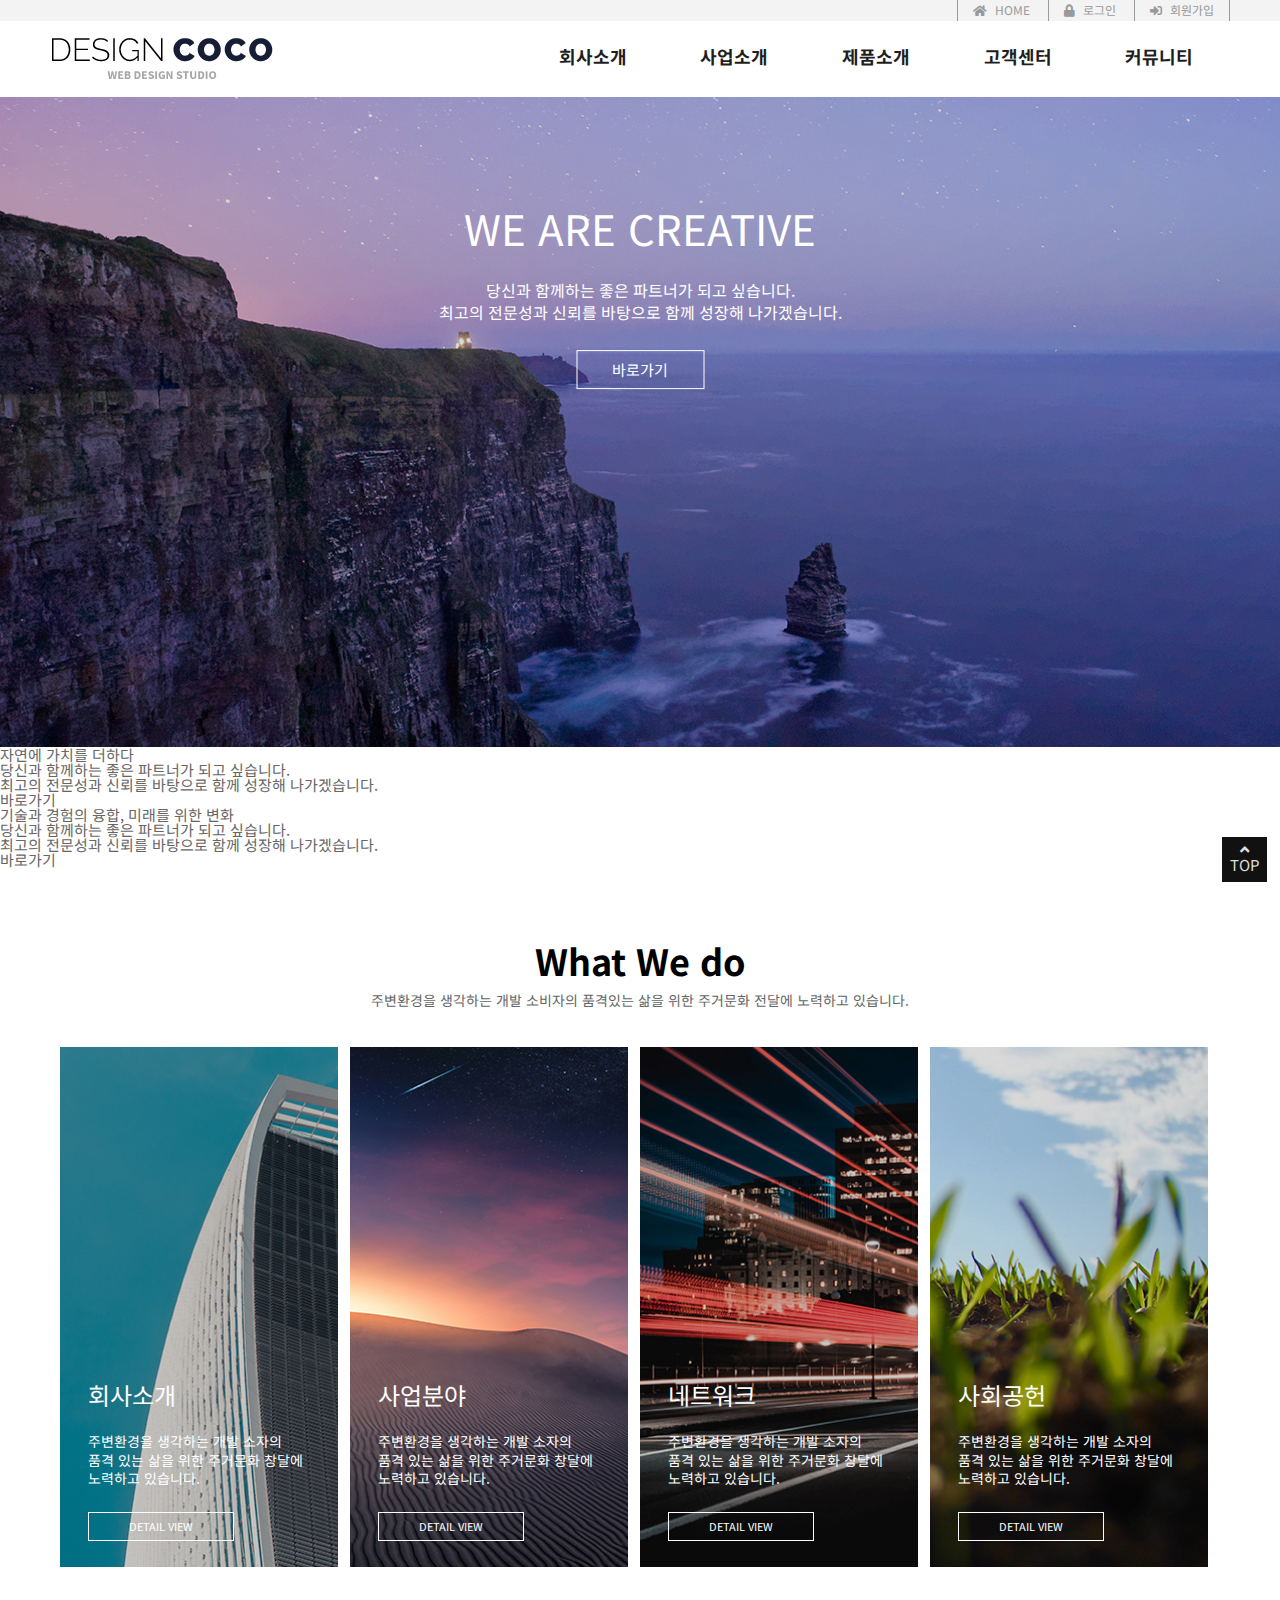
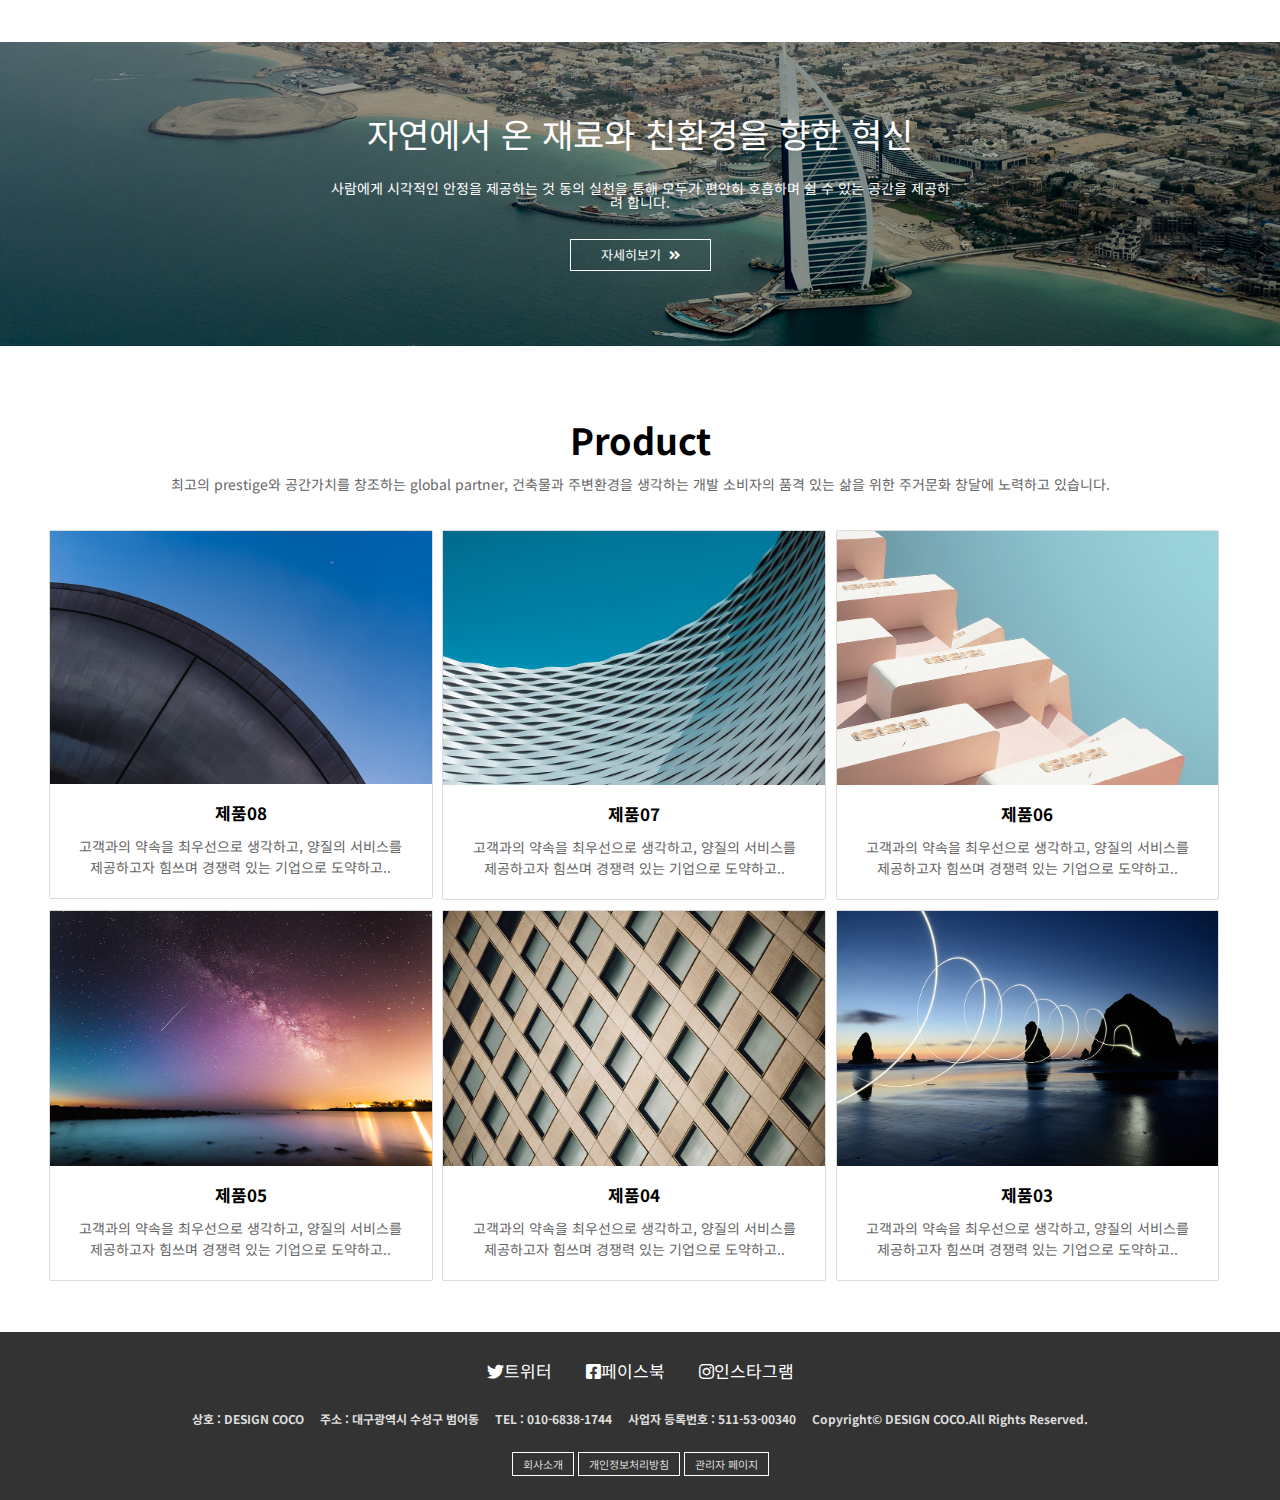
==== index.html @ acaac858 "ver 2.0" ====
<!DOCTYPE html>
<html lang="ko">
<head>
    <meta charset="UTF-8">
    <meta name="viewport" content="width=device-width, initial-scale=1.0">
    <title>design coco</title>
    <link rel="stylesheet" href="./css/reset.css">
    <link rel="stylesheet" href="https://use.fontawesome.com/releases/v5.7.0/css/all.css">
    <link rel="stylesheet" href="./css/index.css">
</head>
<body>
    <div id="wrap">
        <header id="header">
            <div class="outer">
                <div class="depth1 row">
                    <a href="#none"><i class="fas fa-home"></i>HOME</a>
                    <a href="#none"><i class="fas fa-lock"></i>로그인</a>
                    <a href="#none"><i class="fas fa-sign-in-alt"></i>회원가입</a>
                </div>
            </div>
            <nav id="nav" class="row cf">
                <h1 class="depth1"><a href="#none"><img src="./img/logo.png" alt="디자인 코코"></a></h1>
                <div class="depth2">
                    <ul class="depth3 cf">
                        <li><a href="#none">회사소개</a>
                        <ul class="depth4">
                            <li><a href="#none">회사소개</a></li>
                            <li><a href="#none">CEO 인사말</a></li>
                            <li><a href="#none">회사연혁</a></li>
                            <li><a href="#none">오시는 길</a></li>
                        </ul></li>
                        <li><a href="#none">사업소개</a>
                        <ul class="depth4">
                            <li><a href="#none">사업분야</a></li>
                            <li><a href="#none">사업분야2</a></li>
                            <li><a href="#none">인증서</a></li>
                            <li><a href="#none">파트너</a></li>
                        </ul></li>
                        <li><a href="#none">제품소개</a>
                        <ul class="depth4">
                            <li><a href="#none">제품01</a></li>
                            <li><a href="#none">제품02</a></li>
                            <li><a href="#none">제품03</a></li>
                            <li><a href="#none">제품04</a></li>
                            <li><a href="#none">제품05</a></li>
                        </ul></li>
                        <li><a href="#none">고객센터</a>
                        <ul class="depth4">
                            <li><a href="#none">고객상담</a></li>
                            <li><a href="#none">문의게시판</a></li>
                            <li><a href="#none">고객상담</a></li>
                        </ul></li>
                        <li><a href="#none">커뮤니티</a>
                        <ul class="depth4">
                            <li><a href="#none">FAQ</a></li>
                            <li><a href="#none">이벤트</a></li>
                        </ul></li>
                    </ul>
                </div>
            </nav>
        </header>
        <section id="section">
            <article class="article1">
                <div class="slide">
                    <div class="slide1">
                        <div class="slidetext">
                            <h1>WE ARE CREATIVE</h1>
                            <p>당신과 함께하는 좋은 파트너가 되고 싶습니다.<br>최고의 전문성과 신뢰를 바탕으로 함께 성장해 나가겠습니다.</p>
                            <a href="#none">바로가기</a>
                        </div>
                    </div>
                    <div class="slide2">
                        <div class="slidetext">
                            <h1>자연에 가치를 더하다</h1>
                            <p>당신과 함께하는 좋은 파트너가 되고 싶습니다.<br>최고의 전문성과 신뢰를 바탕으로 함께 성장해 나가겠습니다.</p>
                            <a href="#none">바로가기</a>
                        </div>
                    </div>
                    <div class="slide3">
                        <div class="slidetext">
                            <h1>기술과 경험의 융합, 미래를 위한 변화</h1>
                            <p>당신과 함께하는 좋은 파트너가 되고 싶습니다.<br>최고의 전문성과 신뢰를 바탕으로 함께 성장해 나가겠습니다.</p>
                            <a href="#none">바로가기</a>
                        </div>
                    </div>
                </div>
            </article>
            <article class="article2">
                <div class="depth1 row cf">
                    <div class="text">
                        <h2>What We do</h2>
                        <p>주변환경을 생각하는 개발 소비자의 품격있는 삶을 위한 주거문화 전달에 노력하고 있습니다.</p>
                    </div>
                    <div class="image row cf">
                        <ul class="cf">
                            <li class="position cf">
                                <div class="text2">
                                    <h3>회사소개</h3>
                                    <p>주변환경을 생각하는 개발 소자의<br>품격 있는 삶을 위한 주거문화 창달에<br>노력하고 있습니다.</p>
                                    <a href="#none">DETAIL VIEW</a>
                                </div>
                            </li>
                            <li class="position cf">
                                <div class="text2">
                                    <h3>사업분야</h3>
                                    <p>주변환경을 생각하는 개발 소자의<br>품격 있는 삶을 위한 주거문화 창달에<br>노력하고 있습니다.</p>
                                    <a href="#none">DETAIL VIEW</a>
                                </div>
                            </li>
                            <li class="position cf">
                                <div class="text2">
                                    <h3>네트워크</h3>
                                    <p>주변환경을 생각하는 개발 소자의<br>품격 있는 삶을 위한 주거문화 창달에<br>노력하고 있습니다.</p>
                                    <a href="#none">DETAIL VIEW</a>
                                </div>
                            </li>
                            <li class="position cf">
                                <div class="text2">
                                    <h3>사회공헌</h3>
                                    <p>주변환경을 생각하는 개발 소자의<br>품격 있는 삶을 위한 주거문화 창달에<br>노력하고 있습니다.</p>
                                    <a href="#none">DETAIL VIEW</a>
                                </div>
                            </li>
                        </ul>
                    </div>
                </div>
            </article>
            <article class="article3">
                <div class="depth1 row">
                    <h2>자연에서 온 재료와 친환경을 향한 혁신</h2>
                    <p>사람에게 시각적인 안정을 제공하는 것 동의 실천을 통해 모두가 편안히 호흡하며 쉴 수 있는 공간을 제공하려 합니다.</p>
                    <a href="#none">자세히보기<i class="fas fa-angle-double-right"></i></a>
                </div>
            </article>
            <article class="article4">
                <div class="depth1 row">
                    <h2>Product</h2>
                    <p>최고의 prestige와 공간가치를 창조하는 global partner, 건축물과 주변환경을 생각하는 개발 소비자의 품격 있는 삶을 위한 주거문화 창달에 노력하고 있습니다.</p>
                </div>
                <div class="depth2 row cf">
                    <div class="depth3">
                        <img src="./img/2014214025_p01.jpg" alt="제품08사진" class="depth4">
                        <div class="depth5">
                            <h3>제품08</h3>
                            <p>고객과의 약속을 최우선으로 생각하고, 양질의 서비스를 제공하고자 힘쓰며 경쟁력 있는 기업으로 도약하고..</p>
                        </div>
                    </div>
                    <div class="depth3">
                        <img src="./img/318183899_p02.jpg" alt="제품07사진" class="depth4">
                        <div class="depth5">
                            <h3>제품07</h3>
                            <p>고객과의 약속을 최우선으로 생각하고, 양질의 서비스를 제공하고자 힘쓰며 경쟁력 있는 기업으로 도약하고..</p>
                        </div>
                    </div>
                    <div class="depth3">
                        <img src="./img/348716429_p03.jpg" alt="제품06사진" class="depth4">
                        <div class="depth5">
                            <h3>제품06</h3>
                            <p>고객과의 약속을 최우선으로 생각하고, 양질의 서비스를 제공하고자 힘쓰며 경쟁력 있는 기업으로 도약하고..</p>
                        </div>
                    </div>
                    <div class="depth3">
                        <img src="./img/193592240_p05.jpg" alt="제품05사진" class="depth4">
                        <div class="depth5">
                            <h3>제품05</h3>
                            <p>고객과의 약속을 최우선으로 생각하고, 양질의 서비스를 제공하고자 힘쓰며 경쟁력 있는 기업으로 도약하고..</p>
                        </div>
                    </div>
                    <div class="depth3">
                        <img src="./img/1264802078_p04.jpg" alt="제품04사진" class="depth4">
                        <div class="depth5">
                            <h3>제품04</h3>
                            <p>고객과의 약속을 최우선으로 생각하고, 양질의 서비스를 제공하고자 힘쓰며 경쟁력 있는 기업으로 도약하고..</p>
                        </div>
                    </div>
                    <div class="depth3">
                        <img src="./img/56180477_p06.jpg" alt="제품03사진" class="depth4">
                        <div class="depth5">
                            <h3>제품03</h3>
                            <p>고객과의 약속을 최우선으로 생각하고, 양질의 서비스를 제공하고자 힘쓰며 경쟁력 있는 기업으로 도약하고..</p>
                        </div>
                    </div>
                </div>
            </article>
        </section>
        <footer id="footer">
            <div class="depth1 row">
                <div class="fonticon">
                    <a href="#none"><i class="fab fa-twitter"></i><span class="blind">트위터</span></a>
                    <a href="#none"><i class="fab fa-facebook-square"></i><span class="blind">페이스북</span></a>
                    <a href="#none"><i class="fab fa-instagram"></i><span class="blind">인스타그램</span></a>
                </div>
                <div class="info1">
                    <p>상호 : DESIGN COCO</p>
                    <P>주소 : 대구광역시 수성구 범어동</P>
                    <P><a href="tel:010-6838-1744">TEL : 010-6838-1744</a></P>
                    <P>사업자 등록번호 : 511-53-00340</P>
                    <P>Copyright&copy; DESIGN COCO.All Rights Reserved.</P>
                </div>
                <div class="info2">
                    <a href="#none">회사소개</a>
                    <a href="#none">개인정보처리방침</a>
                    <a href="#none">관리자 페이지</a>
                </div>
            </div>
            <div class="topbutton">
                <div class="depth1">
                    <div class="depth2">
                        <a href="#"><i class="fas fa-angle-up"></i><br>TOP</a>
                    </div>
                </div>
            </div>
        </footer>
    </div>
</body>
</html>
---- css/index.css ----
@charset "utf-8";
@import url('https://fonts.googleapis.com/css2?family=Noto+Sans+KR&display=swap');

.row {
    max-width: 1200px;
    margin: 0 auto;
    padding: 0 10px; /* 모바일용 좌우여백 */
}

body {
    color: #666;
    font-size: 15px;
    font-family: 'Noto Sans KR', sans-serif;
}

/* 헤더 아웃터 */
#header .outer {
    background: #f3f3f3;
    font-size: 12px;
    color: #999;
}
#header .outer .depth1 {
    text-align: right;
}
#header .outer .depth1 > a {
    display: inline-block;
    border-left: 1px solid #999;
    padding: 4px 15px;
}
#header .outer .depth1 > a:hover {
    color: #333;
}
#header .outer .depth1 > a:last-child {
    border-right: 1px solid #999;
}
#header .outer .depth1 > a > i {
    padding-right: 8px;
}

/* 헤더 네비게이션 1차메뉴 */
#header #nav .depth1 {
    float: left;
    display: block;
    padding: 15px 0;
    width: 40%;
}
#header #nav .depth2 {
    float: right;
    display: block;
    padding-top: 26px;
    width: 60%;
}
#header #nav .depth3 > li {
    float: left;
    display: block;
    width: 20%;
    text-align: center;
    font-size: 18px;
    color: #1e1e1e;
    font-weight: bold;
    position: relative;
    padding-bottom: 15px;
}
#header #nav .depth3 a:hover {
    color: #00529b;
}
/* 헤더 네비게이션 2차메뉴 */
#header #nav .depth3 > li:hover .depth4 {
    display: block;
}
#header #nav .depth4 {
    position: absolute;
    width: 100%;
    top: 100%;
    left: 0%;
    z-index: 999;
    display: none;
}
#header #nav .depth4 > li {
    background: #555;
    color: #fff;
    font-weight: normal;
    font-size: 14px;
    padding: 13px 15px;
    border-bottom: 1px solid rgba(255,255,255,0.2);
}
#header #nav .depth4 > li:hover {
    background: #00529b;
}
#header #nav .depth4 > li > a:hover {
    color: #dfe9fe;
}


/* 섹션 아티클1 슬라이드 */
#section .article1 .slide1 {
    position: relative;
    background: url(../img/main_img3.jpg) no-repeat center;
    background-size: cover;
    height: 650px;
    color: #fff;
}
#section .article1 .slide1 .slidetext {
    position: absolute;
    top: 30%;
    left: 50%;
    transform: translate(-50%, -50%);
    display: inline-block;
    text-align: center;
}
#section .article1 .slide1 .slidetext h1 {
    font-size: 42px;
}
#section .article1 .slide1 .slidetext p:nth-of-type(1) {
    font-size: 16px;
    padding: 30px 0;
    line-height: 1.4;
    margin-bottom: 8px;
}
#section .article1 .slide1 .slidetext a {
    font-size: 15px;
    border: 1px solid #fff;
    padding: 8px 35px;
}
#section .article1 .slide1 .slidetext a:hover {
    background: #fff;
    color: #333;
}

/* 섹션 아티클2 */
#section .article2 .depth1 .text {
    text-align: center;    
    margin: 75px 0 40px;
}
#section .article2 .depth1 .text > h2 {
    font-size: 36px;
    font-weight: bold;
    color: #000;
    padding-bottom: 15px;
}
#section .article2 .depth1 .text > p {
    font-size: 14px;
}
#section .article2 .image {
    margin-bottom: 75px;
}
#section .article2 .image > ul {
    margin: 0 auto;
}
#section .article2 .image > ul > li {
    color: #fff;
    height: 520px;
    float: left;
    width: 24%;
    margin-right: 1%
}
#section .article2 .text2 h3 {
    font-size: 24px;
}
#section .article2 .text2 p {
    font-size: 14px;
    padding: 25px 0;
    line-height: 1.3;
}
#section .article2 .text2 a {
    font-size: 11px;
    display: inline-block;
    padding: 8px 40px;
    border: 1px solid #fff;
}
#section .article2 .text2 a:hover {
    background: #fff;
    color: #333;
}
#section .article2 .image > ul > li:nth-child(1) {
    background: url(../img/what1.jpg) no-repeat center;
    background-size:cover;
}
#section .article2 .image > ul > li:nth-child(2) {
    background: url(../img/what2.jpg) no-repeat center;
    background-size:cover;
}
#section .article2 .image > ul > li:nth-child(3) {
    background: url(../img/what3.jpg) no-repeat center;
    background-size:cover;
}
#section .article2 .image > ul > li:nth-child(4) {
    background: url(../img/what4.jpg) no-repeat center;
    background-size:cover;
}
#section .position {
    position: relative;
}
#section .text2 {
    position: absolute;
    bottom: 5%;
    left: 10%
}

/* 섹션 아티클3 */
#section .article3 {
    background: url(../img/intro_bg.jpg) no-repeat center;
    background-size: cover;
    height: 304px;
    color: #fff;
    text-align: center;
    position: relative;
}
#section .article3 .depth1 {
    position: absolute;
    left: 50%;
    top: 50%;
    transform: translate(-50%, -50%);
}
#section .article3 .depth1 > h2 {
    font-size: 34px;
}
#section .article3 .depth1 > p {
    font-size: 14px;
    padding: 30px 0;
}
#section .article3 .depth1 > a {
    font-size: 13px;
    display: inline-block;
    padding: 8px 30px;
    border: 1px solid #fff;
}
#section .article3 .depth1 > a:hover {
    background: #fff;
    color: #333;
}
#section .article3 .depth1 > a > i {
    padding-left: 8px;
}

/* 섹션 아티클4 */
#section .article4 {
    margin: 75px 0 40px;
}
#section .article4 .depth1 {
    text-align: center;
    margin-bottom: 40px;
}
#section .article4 .depth1 > h2 {
    font-size: 36px;
    font-weight: bold;
    color: #000;
    padding-bottom: 20px;
}
#section .article4 .depth1 > p {
    font-size: 14px;
}
#section .article4 .depth3 {
    float: left;
    width: 32.3333%;
    margin-right: 1%;
    margin-bottom: 1%;
    box-shadow: 0 0 1px #333;
}
#section .article4 .depth5 {
    text-align: center;
    padding: 20px 25px;
}
#section .article4 .depth5 > h3 {
    font-size: 17px;
    font-weight: bold;
    color: #000;
    padding-bottom: 15px;
}
#section .article4 .depth5 > p {
    font-size: 14px;
    line-height: 1.5;
}


/* 섹션 푸터 */
#footer {
    background: #333;
    color: #ddd;
    padding: 30px 0;
    text-align: center;
}
#footer .depth1 .fonticon > a {
    font-size: 17px;
    color: #fff;
    padding: 0 15px;
}
#footer .depth1 .fonticon > a:hover {
    color: #ccc;
}
#footer .depth1 .info1 {
    padding: 30px ;
}
#footer .depth1 .info1 > p {
    display: inline;
    font-size: 12px;
    font-weight: bold;
    padding: 0 6px;
}
#footer .depth1 .info2 > a {
    font-size: 11px;
    padding: 3px 10px;
    border: 1px solid #fff;
}
#footer .depth1 .info2 > a:hover {
    background: #fff;
    color: #333;
}

/* 섹션 푸터 TOP 버튼 */
#footer .topbutton .depth1 {
    background: #111;
    width: 45px;
    height: 45px;
    position: fixed;
    bottom: 2%;
    right: 1%;
}
#footer .topbutton .depth2 > a {
    display: inline-block;
    text-align: center;
    padding-top: 4px;
}
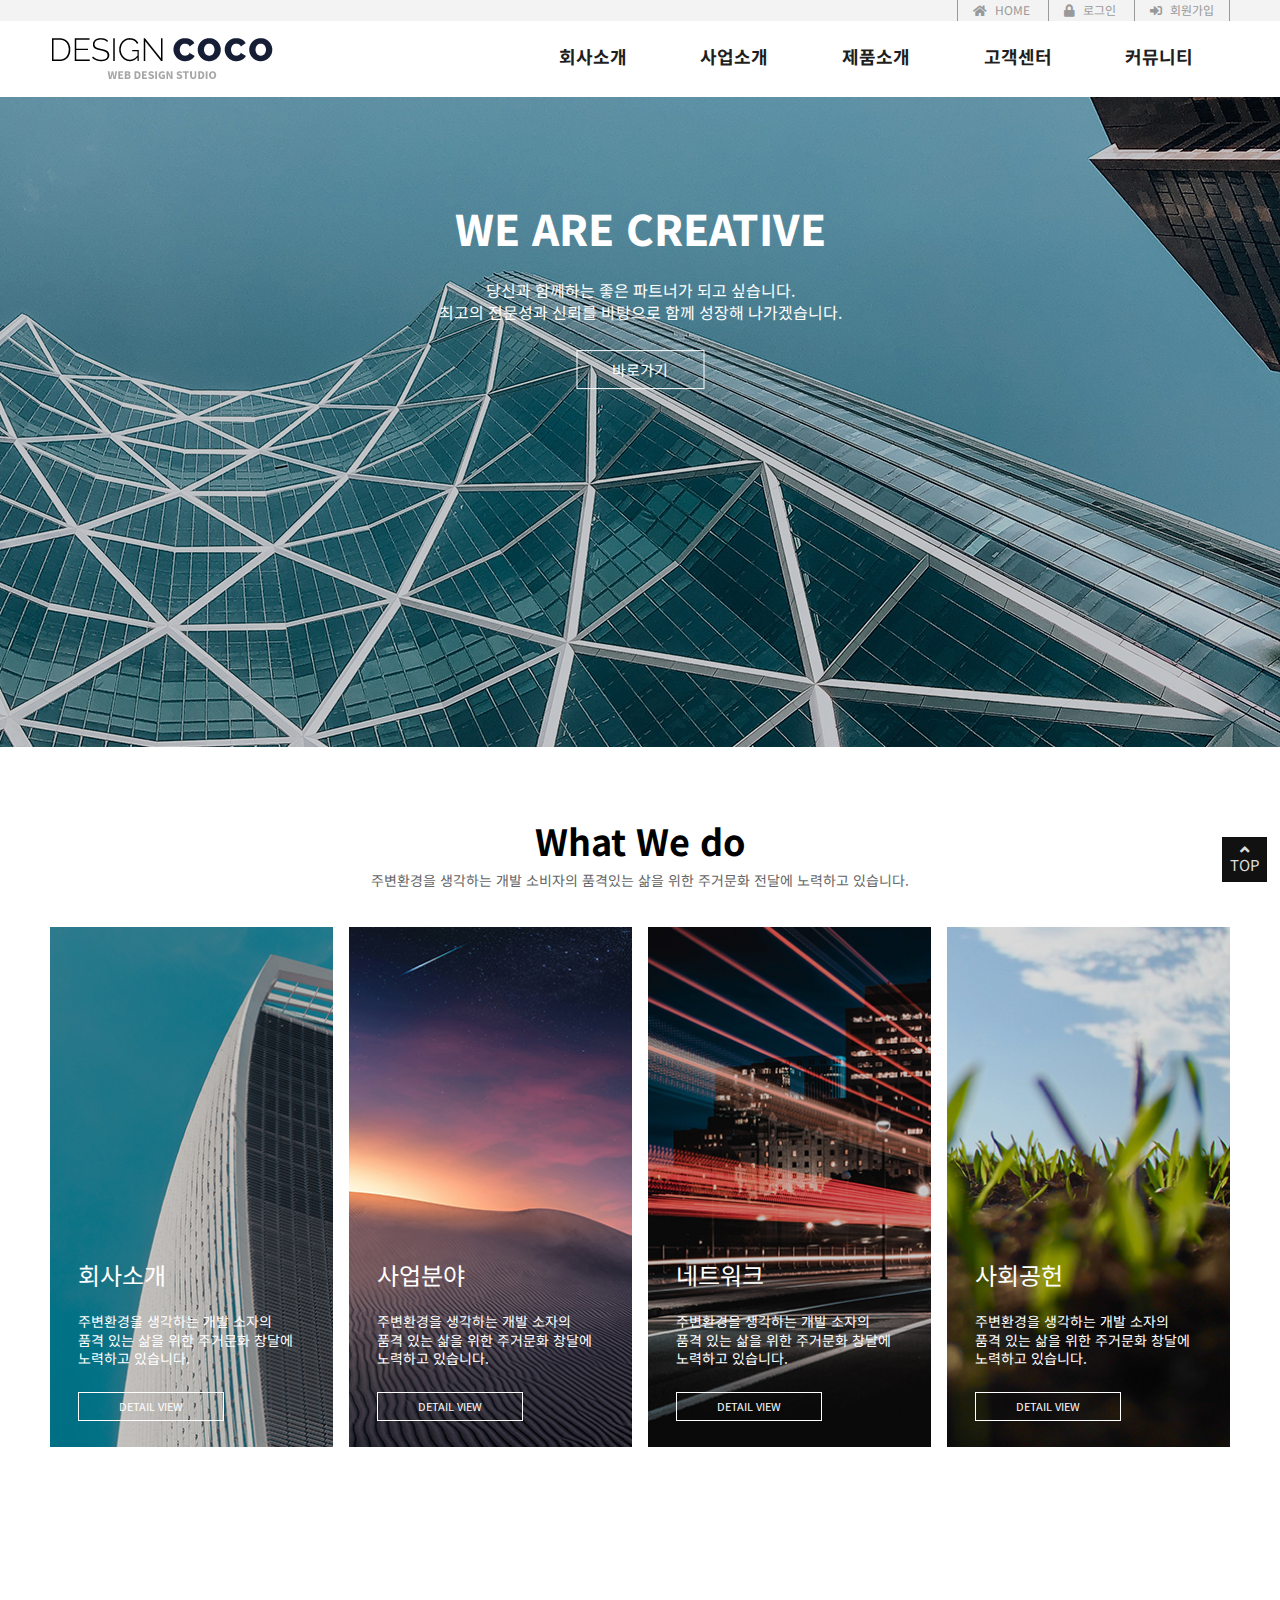
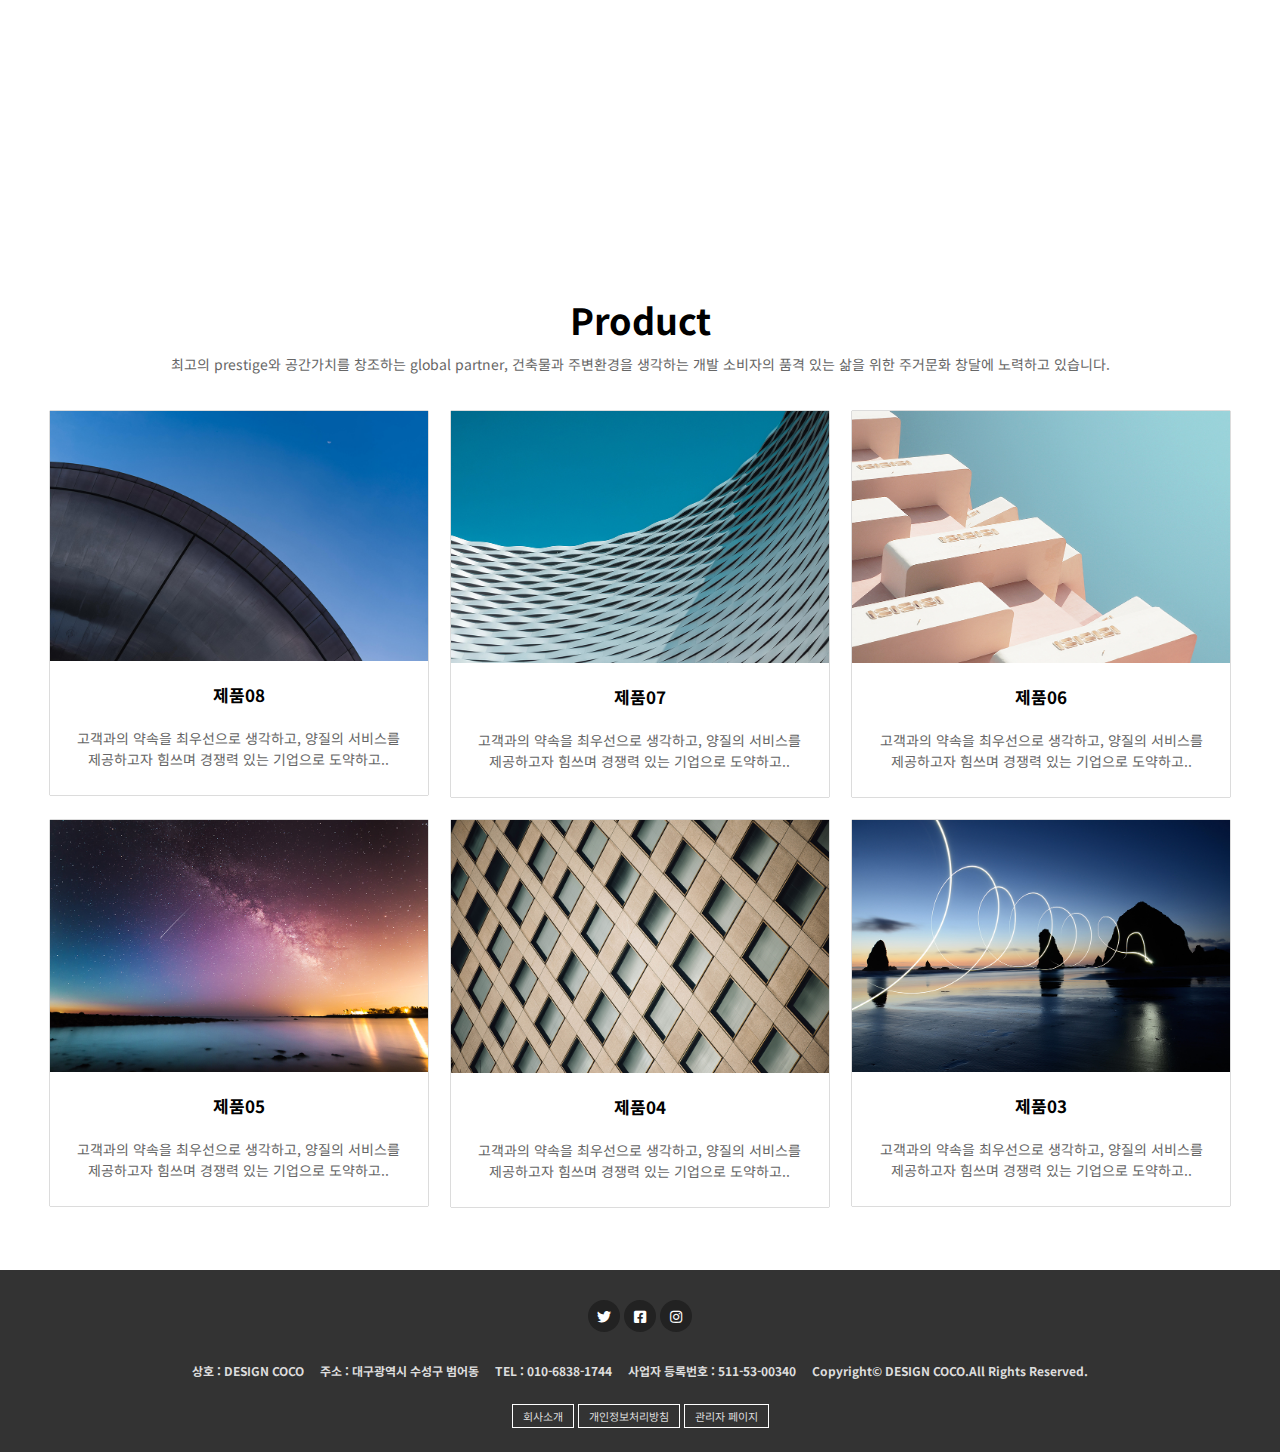
==== commit 854a8fa4: "ver 2.1" ====
--- a/index.html
+++ b/index.html
@@ -91,7 +91,7 @@
                         <h2>What We do</h2>
                         <p>주변환경을 생각하는 개발 소비자의 품격있는 삶을 위한 주거문화 전달에 노력하고 있습니다.</p>
                     </div>
-                    <div class="image row cf">
+                    <div class="image cf">
                         <ul class="cf">
                             <li class="position cf">
                                 <div class="text2">
--- a/css/index.css
+++ b/css/index.css
@@ -26,9 +26,10 @@
     display: inline-block;
     border-left: 1px solid #999;
     padding: 4px 15px;
+    transition: all 0.4s;
 }
 #header .outer .depth1 > a:hover {
-    color: #333;
+    color: #dbb075;
 }
 #header .outer .depth1 > a:last-child {
     border-right: 1px solid #999;
@@ -93,14 +94,30 @@
 
 
 /* 섹션 아티클1 슬라이드 */
+#section .article1 .slide {
+    color: #fff;
+}
 #section .article1 .slide1 {
+    position: relative;
+    background: url(../img/main_img1.jpg) no-repeat center;
+    background-size: cover;
+    height: 650px;
+}
+#section .article1 .slide2 {
+    position: relative;
+    background: url(../img/main_img2.jpg) no-repeat center;
+    background-size: cover;
+    height: 650px;
+    display: none;
+}
+#section .article1 .slide3 {
     position: relative;
     background: url(../img/main_img3.jpg) no-repeat center;
     background-size: cover;
     height: 650px;
-    color: #fff;
-}
-#section .article1 .slide1 .slidetext {
+    display: none;
+}
+#section .article1 .slide .slidetext {
     position: absolute;
     top: 30%;
     left: 50%;
@@ -108,21 +125,23 @@
     display: inline-block;
     text-align: center;
 }
-#section .article1 .slide1 .slidetext h1 {
+#section .article1 .slide .slidetext h1 {
     font-size: 42px;
-}
-#section .article1 .slide1 .slidetext p:nth-of-type(1) {
+    font-weight: 800;
+}
+#section .article1 .slide .slidetext p {
     font-size: 16px;
     padding: 30px 0;
     line-height: 1.4;
     margin-bottom: 8px;
 }
-#section .article1 .slide1 .slidetext a {
+#section .article1 .slide .slidetext a {
     font-size: 15px;
     border: 1px solid #fff;
     padding: 8px 35px;
-}
-#section .article1 .slide1 .slidetext a:hover {
+    transition: all 0.4s;
+}
+#section .article1 .slide .slidetext a:hover {
     background: #fff;
     color: #333;
 }
@@ -152,7 +171,10 @@
     height: 520px;
     float: left;
     width: 24%;
-    margin-right: 1%
+    margin-right: 1.3333%
+}
+#section .article2 .image > ul > li:last-child {
+    margin-right: 0;
 }
 #section .article2 .text2 h3 {
     font-size: 24px;
@@ -167,6 +189,7 @@
     display: inline-block;
     padding: 8px 40px;
     border: 1px solid #fff;
+    transition: all 0.4s;
 }
 #section .article2 .text2 a:hover {
     background: #fff;
@@ -194,17 +217,22 @@
 #section .text2 {
     position: absolute;
     bottom: 5%;
-    left: 10%
+    left: 10%;
+    right: 10%;
 }
 
 /* 섹션 아티클3 */
 #section .article3 {
-    background: url(../img/intro_bg.jpg) no-repeat center;
+    background: url(../img/intro_bg.jpg) no-repeat center top;
     background-size: cover;
+    background-attachment: fixed;
     height: 304px;
     color: #fff;
     text-align: center;
     position: relative;
+}
+#section .article3 > div > p {
+    line-height: 1.5;
 }
 #section .article3 .depth1 {
     position: absolute;
@@ -224,10 +252,11 @@
     display: inline-block;
     padding: 8px 30px;
     border: 1px solid #fff;
+    transition: all 0.4s;
 }
 #section .article3 .depth1 > a:hover {
-    background: #fff;
-    color: #333;
+    background: rgba(255,255,255,0.3);
+    color: #fff;
 }
 #section .article3 .depth1 > a > i {
     padding-left: 8px;
@@ -252,24 +281,33 @@
 }
 #section .article4 .depth3 {
     float: left;
-    width: 32.3333%;
-    margin-right: 1%;
-    margin-bottom: 1%;
+    width: 32%;
+    margin-right: 2%;
+    margin-bottom: 2%;
     box-shadow: 0 0 1px #333;
 }
+#section .article4 .depth3 > img {
+    transition: all 0.5s;
+}
+#section .article4 .depth3 > img:hover {
+    opacity: 0.6;
+}
+#section .article4 .depth3:nth-child(3n) {
+    margin-right: 0;
+}
 #section .article4 .depth5 {
     text-align: center;
-    padding: 20px 25px;
 }
 #section .article4 .depth5 > h3 {
     font-size: 17px;
     font-weight: bold;
     color: #000;
-    padding-bottom: 15px;
+    margin: 25px;
 }
 #section .article4 .depth5 > p {
     font-size: 14px;
     line-height: 1.5;
+    margin: 25px;
 }
 
 
@@ -281,9 +319,15 @@
     text-align: center;
 }
 #footer .depth1 .fonticon > a {
-    font-size: 17px;
-    color: #fff;
-    padding: 0 15px;
+    font-size: 14px;
+    color: #fff;
+    display: inline-block;
+    background: #222;
+    width: 32px;
+    height: 32px;
+    border-radius: 50%;
+    line-height: 32px;
+    transition: all 0.3s;
 }
 #footer .depth1 .fonticon > a:hover {
     color: #ccc;
@@ -301,10 +345,11 @@
     font-size: 11px;
     padding: 3px 10px;
     border: 1px solid #fff;
+    transition: all 0.4s;
 }
 #footer .depth1 .info2 > a:hover {
-    background: #fff;
-    color: #333;
+    background: #999;
+    color: #fff;
 }
 
 /* 섹션 푸터 TOP 버튼 */
@@ -320,4 +365,4 @@
     display: inline-block;
     text-align: center;
     padding-top: 4px;
-}
+}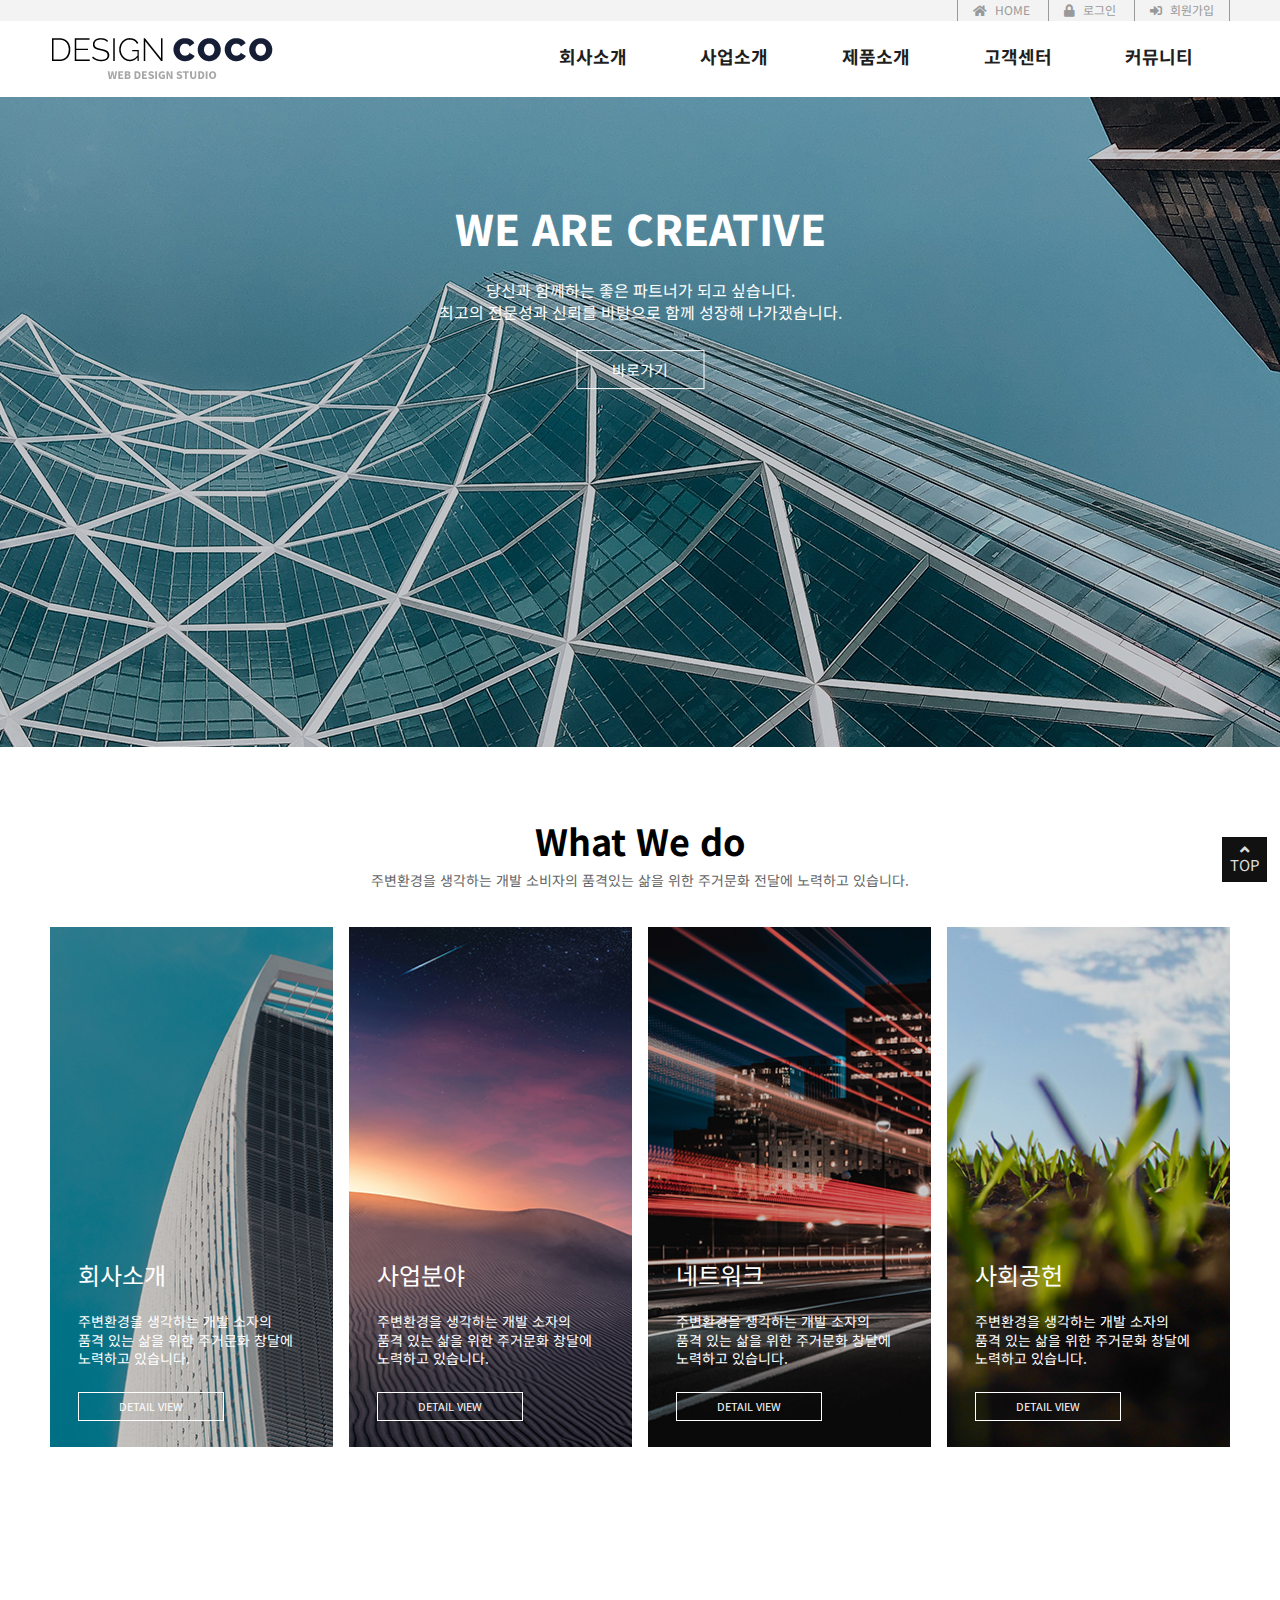
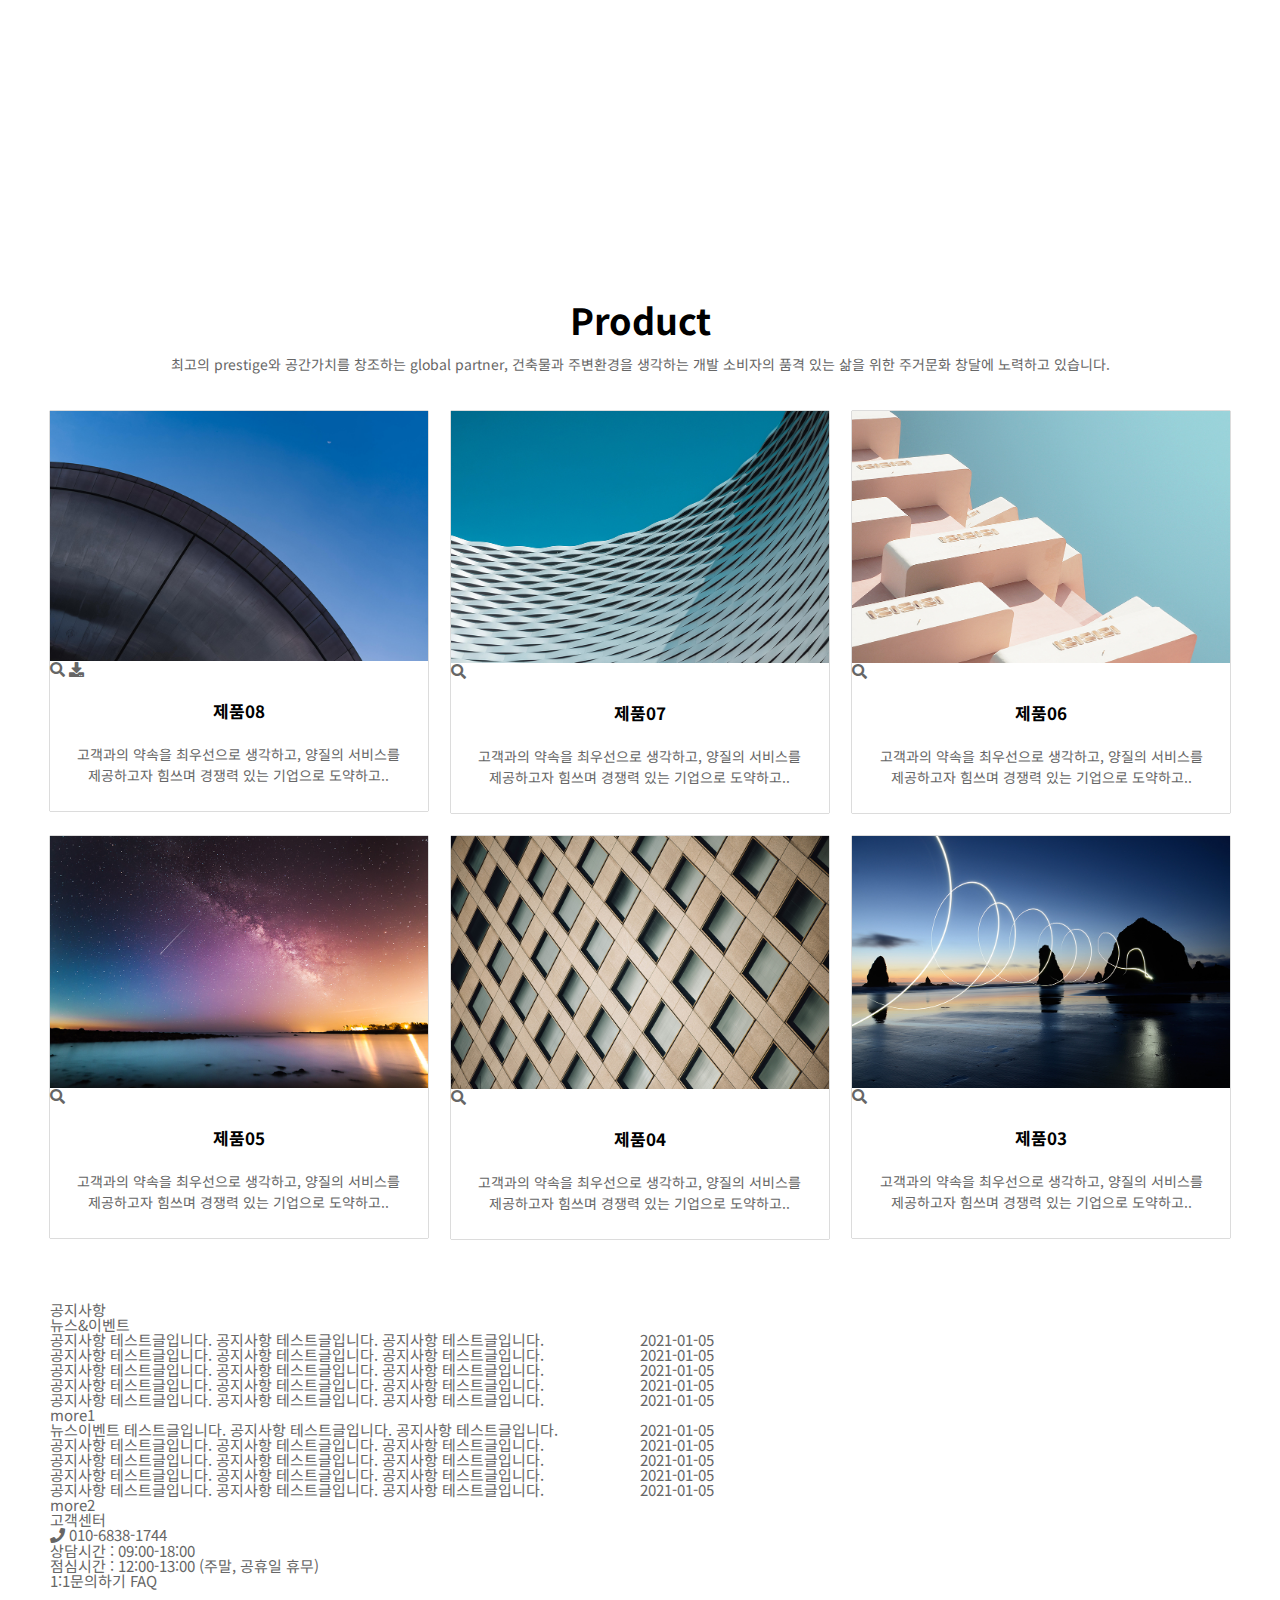
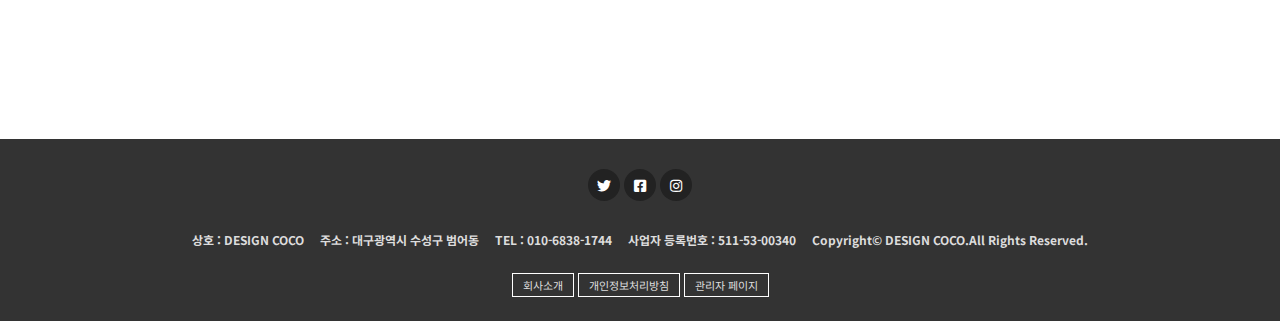
==== commit 1a8e7279: "ver 3.0" ====
--- a/index.html
+++ b/index.html
@@ -6,7 +6,11 @@
     <title>design coco</title>
     <link rel="stylesheet" href="./css/reset.css">
     <link rel="stylesheet" href="https://use.fontawesome.com/releases/v5.7.0/css/all.css">
+    <link rel="stylesheet" href="./css/slick.css">
+    <link rel="stylesheet" href="./css/animate.css">
     <link rel="stylesheet" href="./css/index.css">
+    <script src="./js/jquery-3.5.1.min.js"></script>
+    <script src="./js/slick.min.js"></script>
 </head>
 <body>
     <div id="wrap">
@@ -61,22 +65,22 @@
         </header>
         <section id="section">
             <article class="article1">
-                <div class="slide">
-                    <div class="slide1">
+                <div class="slide_group">
+                    <div class="slide slide1">
                         <div class="slidetext">
                             <h1>WE ARE CREATIVE</h1>
                             <p>당신과 함께하는 좋은 파트너가 되고 싶습니다.<br>최고의 전문성과 신뢰를 바탕으로 함께 성장해 나가겠습니다.</p>
                             <a href="#none">바로가기</a>
                         </div>
                     </div>
-                    <div class="slide2">
+                    <div class="slide slide2">
                         <div class="slidetext">
                             <h1>자연에 가치를 더하다</h1>
                             <p>당신과 함께하는 좋은 파트너가 되고 싶습니다.<br>최고의 전문성과 신뢰를 바탕으로 함께 성장해 나가겠습니다.</p>
                             <a href="#none">바로가기</a>
                         </div>
                     </div>
-                    <div class="slide3">
+                    <div class="slide slide3">
                         <div class="slidetext">
                             <h1>기술과 경험의 융합, 미래를 위한 변화</h1>
                             <p>당신과 함께하는 좋은 파트너가 되고 싶습니다.<br>최고의 전문성과 신뢰를 바탕으로 함께 성장해 나가겠습니다.</p>
@@ -139,45 +143,171 @@
                 </div>
                 <div class="depth2 row cf">
                     <div class="depth3">
-                        <img src="./img/2014214025_p01.jpg" alt="제품08사진" class="depth4">
+                        <div>
+                            <img src="./img/2014214025_p01.jpg" alt="제품08사진" class="depth4">
+                            <div class="zoom">
+                                <a href="#none" download><i class="fas fa-search"><span class="blind">자세히보기</span></i></a>
+                                <a href="./img/logo.png" download><i class="fas fa-download"><span class="blind">다운로드</i></a>
+                            </div>
+                        </div>
                         <div class="depth5">
                             <h3>제품08</h3>
                             <p>고객과의 약속을 최우선으로 생각하고, 양질의 서비스를 제공하고자 힘쓰며 경쟁력 있는 기업으로 도약하고..</p>
                         </div>
                     </div>
                     <div class="depth3">
-                        <img src="./img/318183899_p02.jpg" alt="제품07사진" class="depth4">
+                        <div>
+                            <img src="./img/318183899_p02.jpg" alt="제품07사진" class="depth4">
+                            <div class="zoom">
+                                <i class="fas fa-search"><span class="blind">자세히보기</span></i>
+                            </div>
+                        </div>
                         <div class="depth5">
                             <h3>제품07</h3>
                             <p>고객과의 약속을 최우선으로 생각하고, 양질의 서비스를 제공하고자 힘쓰며 경쟁력 있는 기업으로 도약하고..</p>
                         </div>
                     </div>
                     <div class="depth3">
-                        <img src="./img/348716429_p03.jpg" alt="제품06사진" class="depth4">
+                        <div>
+                            <img src="./img/348716429_p03.jpg" alt="제품06사진" class="depth4">
+                            <div class="zoom">
+                                <i class="fas fa-search"><span class="blind">자세히보기</span></i>
+                            </div>
+                        </div>
                         <div class="depth5">
                             <h3>제품06</h3>
                             <p>고객과의 약속을 최우선으로 생각하고, 양질의 서비스를 제공하고자 힘쓰며 경쟁력 있는 기업으로 도약하고..</p>
                         </div>
                     </div>
                     <div class="depth3">
-                        <img src="./img/193592240_p05.jpg" alt="제품05사진" class="depth4">
+                        <div>
+                            <img src="./img/193592240_p05.jpg" alt="제품05사진" class="depth4">
+                            <div class="zoom">
+                                <i class="fas fa-search"><span class="blind">자세히보기</span></i>
+                            </div>
+                        </div>
                         <div class="depth5">
                             <h3>제품05</h3>
                             <p>고객과의 약속을 최우선으로 생각하고, 양질의 서비스를 제공하고자 힘쓰며 경쟁력 있는 기업으로 도약하고..</p>
                         </div>
                     </div>
                     <div class="depth3">
-                        <img src="./img/1264802078_p04.jpg" alt="제품04사진" class="depth4">
+                        <div>
+                            <img src="./img/1264802078_p04.jpg" alt="제품04사진" class="depth4">
+                            <div class="zoom">
+                                <i class="fas fa-search"><span class="blind">자세히보기</span></i>
+                            </div>
+                        </div>
                         <div class="depth5">
                             <h3>제품04</h3>
                             <p>고객과의 약속을 최우선으로 생각하고, 양질의 서비스를 제공하고자 힘쓰며 경쟁력 있는 기업으로 도약하고..</p>
                         </div>
                     </div>
                     <div class="depth3">
-                        <img src="./img/56180477_p06.jpg" alt="제품03사진" class="depth4">
+                        <div>
+                            <img src="./img/56180477_p06.jpg" alt="제품03사진" class="depth4">
+                            <div class="zoom">
+                                <i class="fas fa-search"><span class="blind">자세히보기</span></i>
+                            </div>
+                        </div>
                         <div class="depth5">
                             <h3>제품03</h3>
                             <p>고객과의 약속을 최우선으로 생각하고, 양질의 서비스를 제공하고자 힘쓰며 경쟁력 있는 기업으로 도약하고..</p>
+                        </div>
+                    </div>         
+                </div>
+                <div class="more">
+                    <a href="#none"><span class="blind">더보기</span></a>
+                </div>
+            </article>
+            <article class="article5">
+                <div class="row">
+                    <div class="cs_board">
+                        <ul class="tabmenu">
+                            <li class="">공지사항</li>
+                            <li class="active">뉴스&amp;이벤트</li>
+                        </ul>
+                        <div class="contents">
+                            <div class="notice">
+                                <table>
+                                    <caption class="blind">공지사항</caption>
+                                    <colgroup>
+                                        <col>
+                                        <col>
+                                    </colgroup>
+                                    <tbody>
+                                        <tr>
+                                            <td>공지사항 테스트글입니다. 공지사항 테스트글입니다. 공지사항 테스트글입니다.</td>
+                                            <td>2021-01-05</td>
+                                        </tr>
+                                        <tr>
+                                            <td>공지사항 테스트글입니다. 공지사항 테스트글입니다. 공지사항 테스트글입니다.</td>
+                                            <td>2021-01-05</td>
+                                        </tr>
+                                        <tr>
+                                            <td>공지사항 테스트글입니다. 공지사항 테스트글입니다. 공지사항 테스트글입니다.</td>
+                                            <td>2021-01-05</td>
+                                        </tr>
+                                        <tr>
+                                            <td>공지사항 테스트글입니다. 공지사항 테스트글입니다. 공지사항 테스트글입니다.</td>
+                                            <td>2021-01-05</td>
+                                        </tr>
+                                        <tr>
+                                            <td>공지사항 테스트글입니다. 공지사항 테스트글입니다. 공지사항 테스트글입니다.</td>
+                                            <td>2021-01-05</td>
+                                        </tr>
+                                    </tbody>
+                                </table>
+                                <a href="#none" class="more">more1</a>
+                            </div>
+                            <div class="active">
+                                <table>
+                                    <caption class="blind">뉴스이벤트</caption>
+                                    <colgroup>
+                                        <col>
+                                        <col>
+                                    </colgroup>
+                                    <tbody>
+                                        <tr>
+                                            <td>뉴스이벤트 테스트글입니다. 공지사항 테스트글입니다. 공지사항 테스트글입니다.</td>
+                                            <td>2021-01-05</td>
+                                        </tr>
+                                        <tr>
+                                            <td>공지사항 테스트글입니다. 공지사항 테스트글입니다. 공지사항 테스트글입니다.</td>
+                                            <td>2021-01-05</td>
+                                        </tr>
+                                        <tr>
+                                            <td>공지사항 테스트글입니다. 공지사항 테스트글입니다. 공지사항 테스트글입니다.</td>
+                                            <td>2021-01-05</td>
+                                        </tr>
+                                        <tr>
+                                            <td>공지사항 테스트글입니다. 공지사항 테스트글입니다. 공지사항 테스트글입니다.</td>
+                                            <td>2021-01-05</td>
+                                        </tr>
+                                        <tr>
+                                            <td>공지사항 테스트글입니다. 공지사항 테스트글입니다. 공지사항 테스트글입니다.</td>
+                                            <td>2021-01-05</td>
+                                        </tr>
+                                    </tbody>
+                                </table>
+                                <a href="#none" class="more">more2</a>
+                            </div>
+                        </div>
+                    </div>
+                    <div class="cs_center">
+                        <h4>고객센터</h4>
+                        <div class="cs-box">
+                            <ul>
+                               <li class="tel_num"><i class="fa fa-phone"></i> <a href="tel:010-6838-1744">010-6838-1744</a></li>
+                               <li>상담시간 : 09:00-18:00</li>
+                               <li>점심시간 : 12:00-13:00 (주말, 공휴일 휴무)</li>
+                               <li class="cs-btn"><a href="#none" class="cs-btn">1:1문의하기</a> <a href="/bizdemo100854/community/faq.php" target="_blank" class="cs-btn2">FAQ</a></li>
+                            </ul>
+                         </div>
+                    </div>
+                    <div class="cs_movie">
+                        <div class="tubewrap">
+                            <iframe width="100%" height="100%" src="https://www.youtube.com/embed/IQIOxsor3rI?controls=1&amp;mute=1&amp;autoplay=1&amp;rel=0" frameborder="0" allow="accelerometer; autoplay; clipboard-write; encrypted-media; gyroscope; picture-in-picture" allowfullscreen></iframe>
                         </div>
                     </div>
                 </div>
@@ -212,5 +342,24 @@
             </div>
         </footer>
     </div>
+    <script>
+        $(".slide_group").slick({
+            autoplay: true, // 자동재생
+            autoplaySpeed: 3000, // 간격시간
+            dots: true, // 동그라미버튼
+            speed: 600, // 바뀌는시간(생략가능)
+            slidesToShow: 1, // 보여질슬라이드수(생략가능)
+            slidesToScroll: 1, // 이동슬라이드수(생략가능)
+            pauseOnHover: true, // 마우스오버시 멈춤여부(생략가능)
+            pauseOnDotsHover: true, // 동그라미번호버튼에 호버시 멈춤여부(생략가능)
+            pauseOnFocus: false, // 동그라미번호버튼 클릭시 자동실행 멈춤여부
+            cssEase: 'linear', // 속도함수(생략가능)
+            draggable: true, // 마우스드래그시 슬라이드 교체가능여부(생략가능)
+            fade: false, // 슬라이드가 수평으로 이동하지 않고, 제자리에서 사라지고 나타남(생략가능)
+            arrows: true, // 좌우화살표 사용여부(생략가능)
+            prevArrow: '<button class="prev"><i class="fas fa-angle-left"></i></button>',
+            nextArrow: '<button class="next"><i class="fas fa-angle-right"></i></button>',
+        })
+    </script>
 </body>
 </html>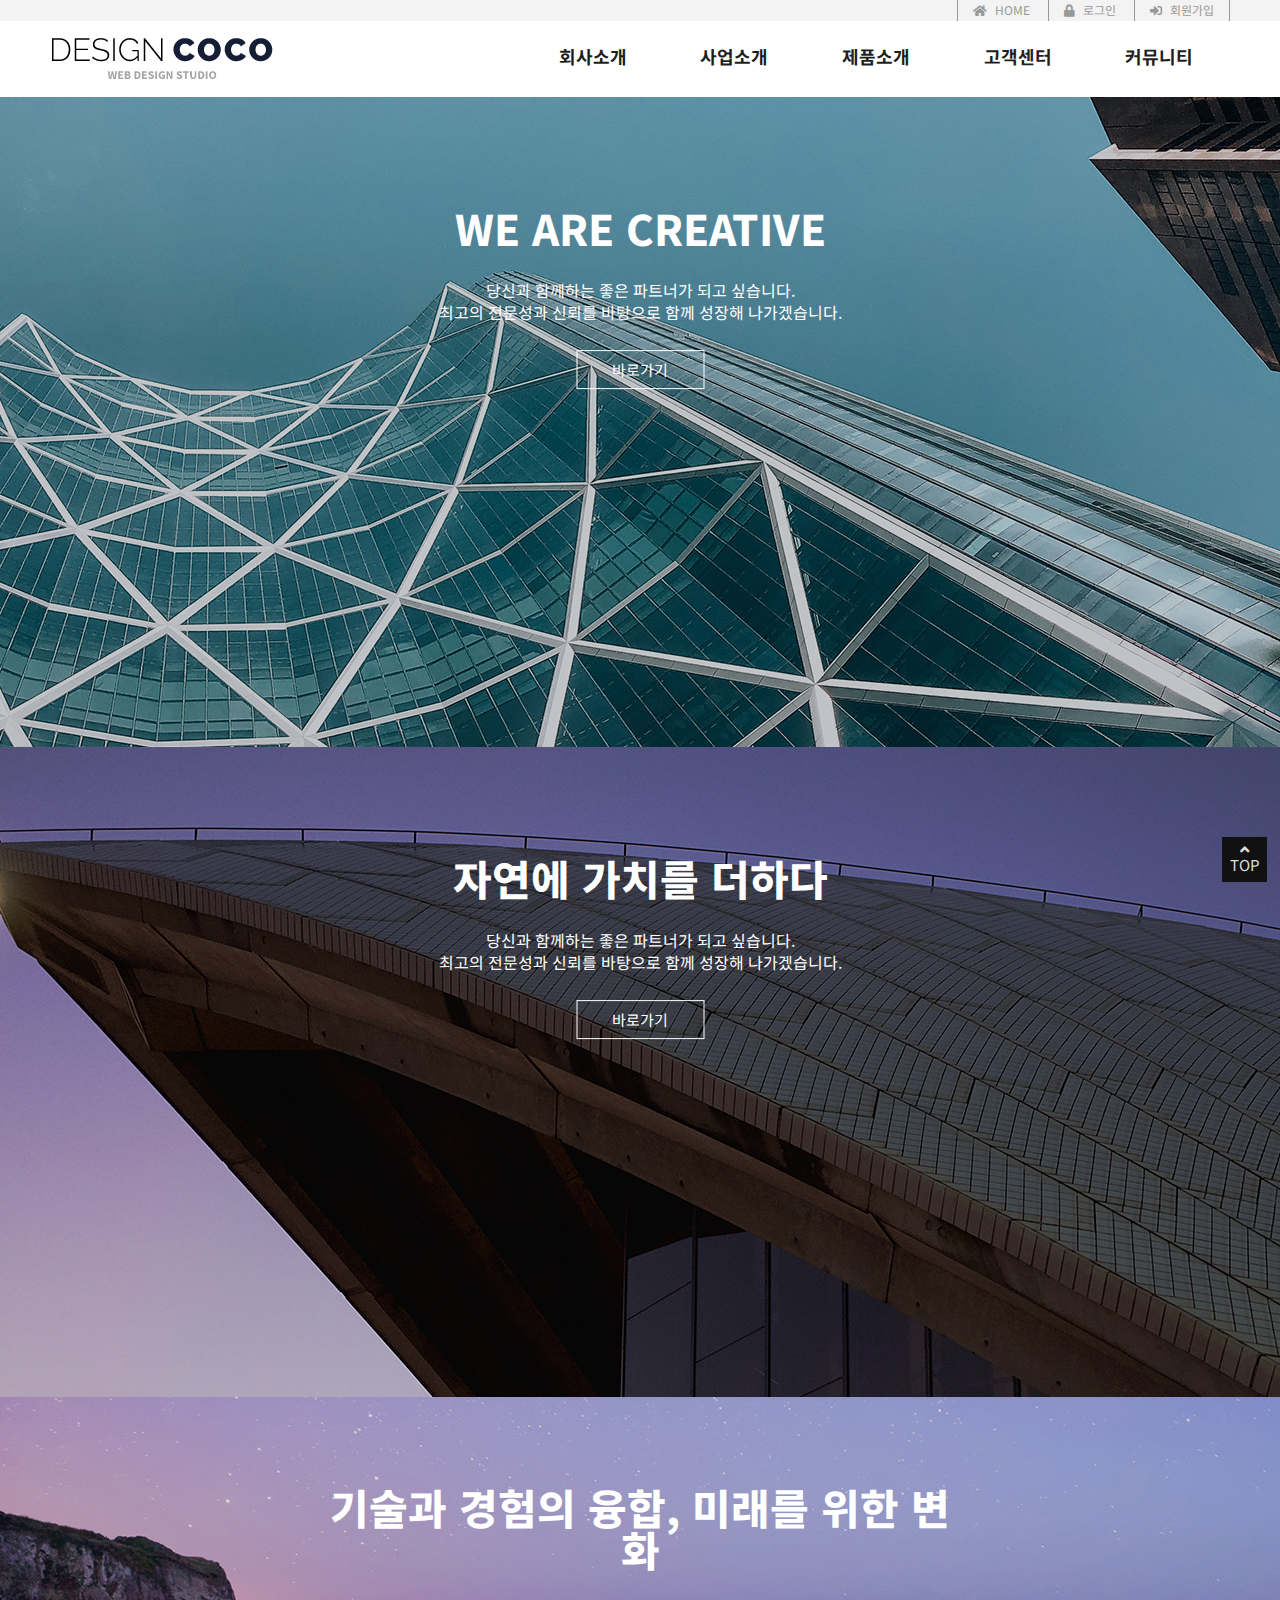
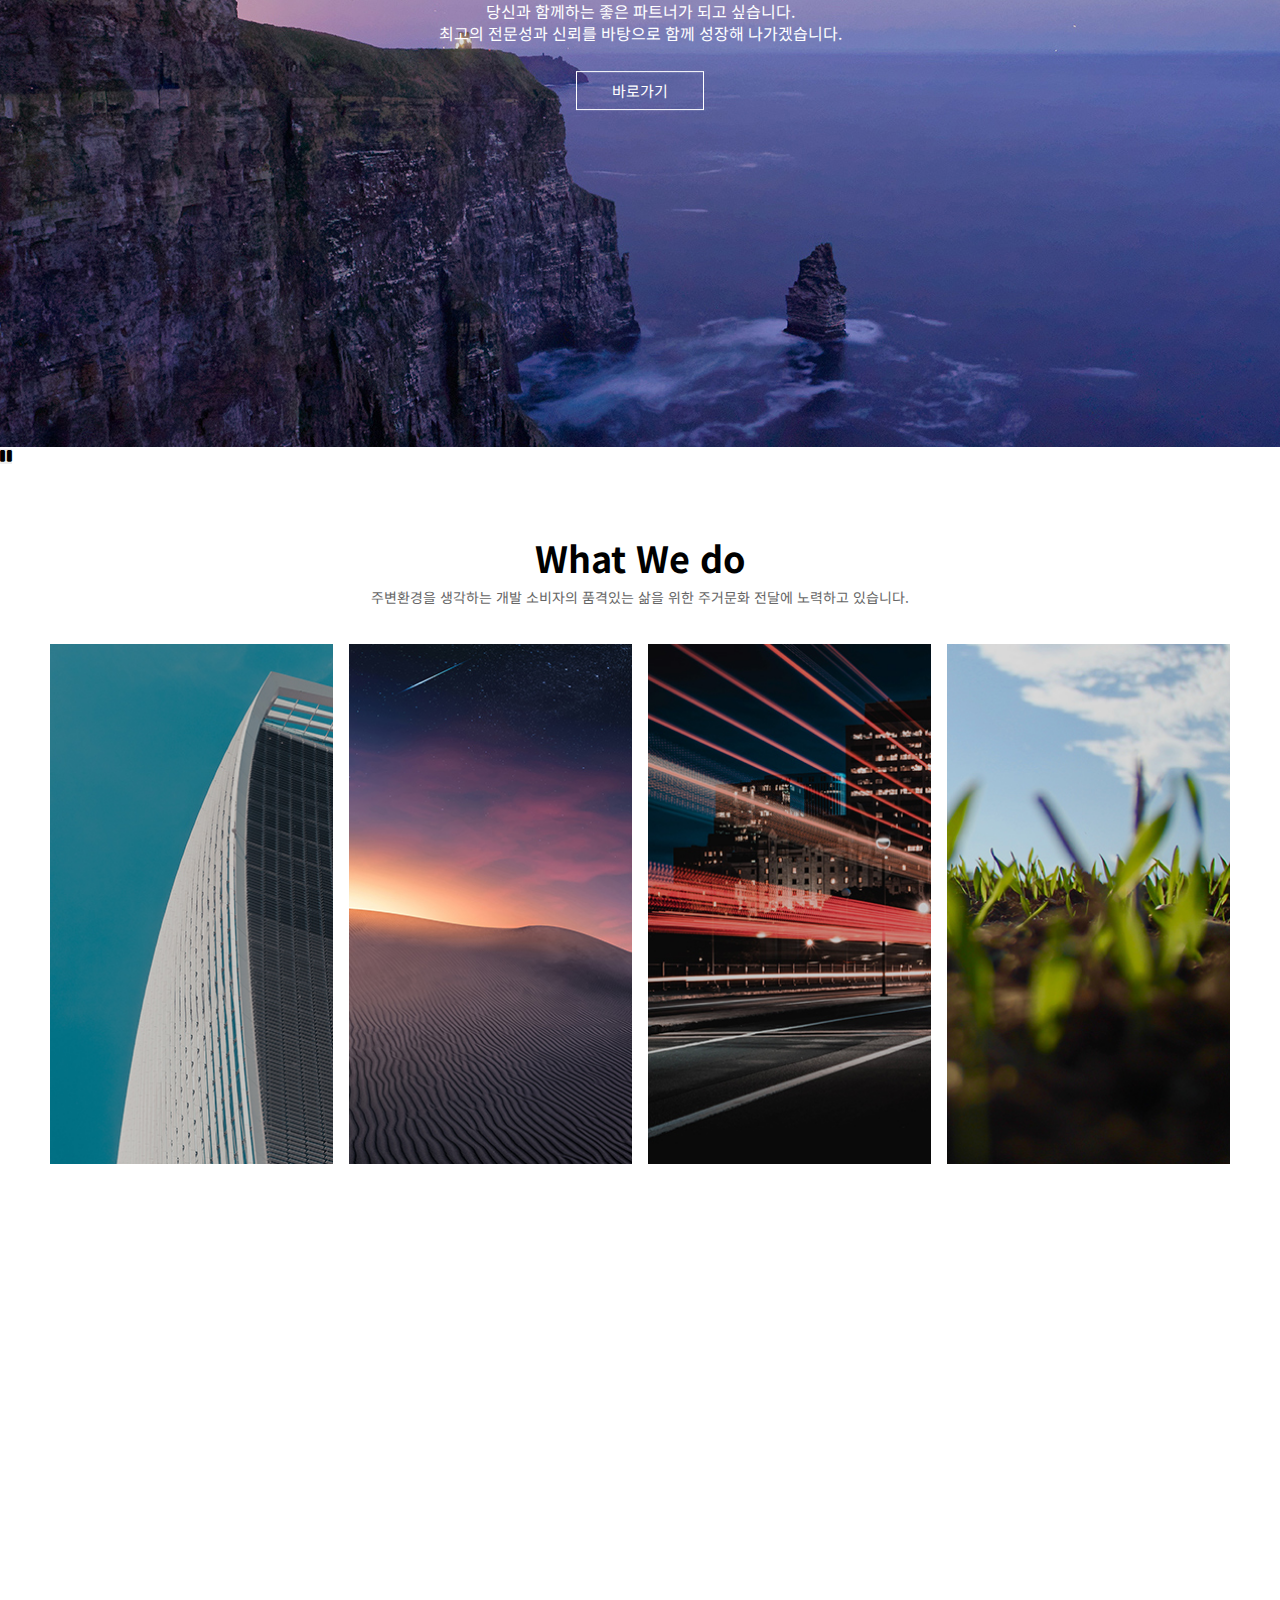
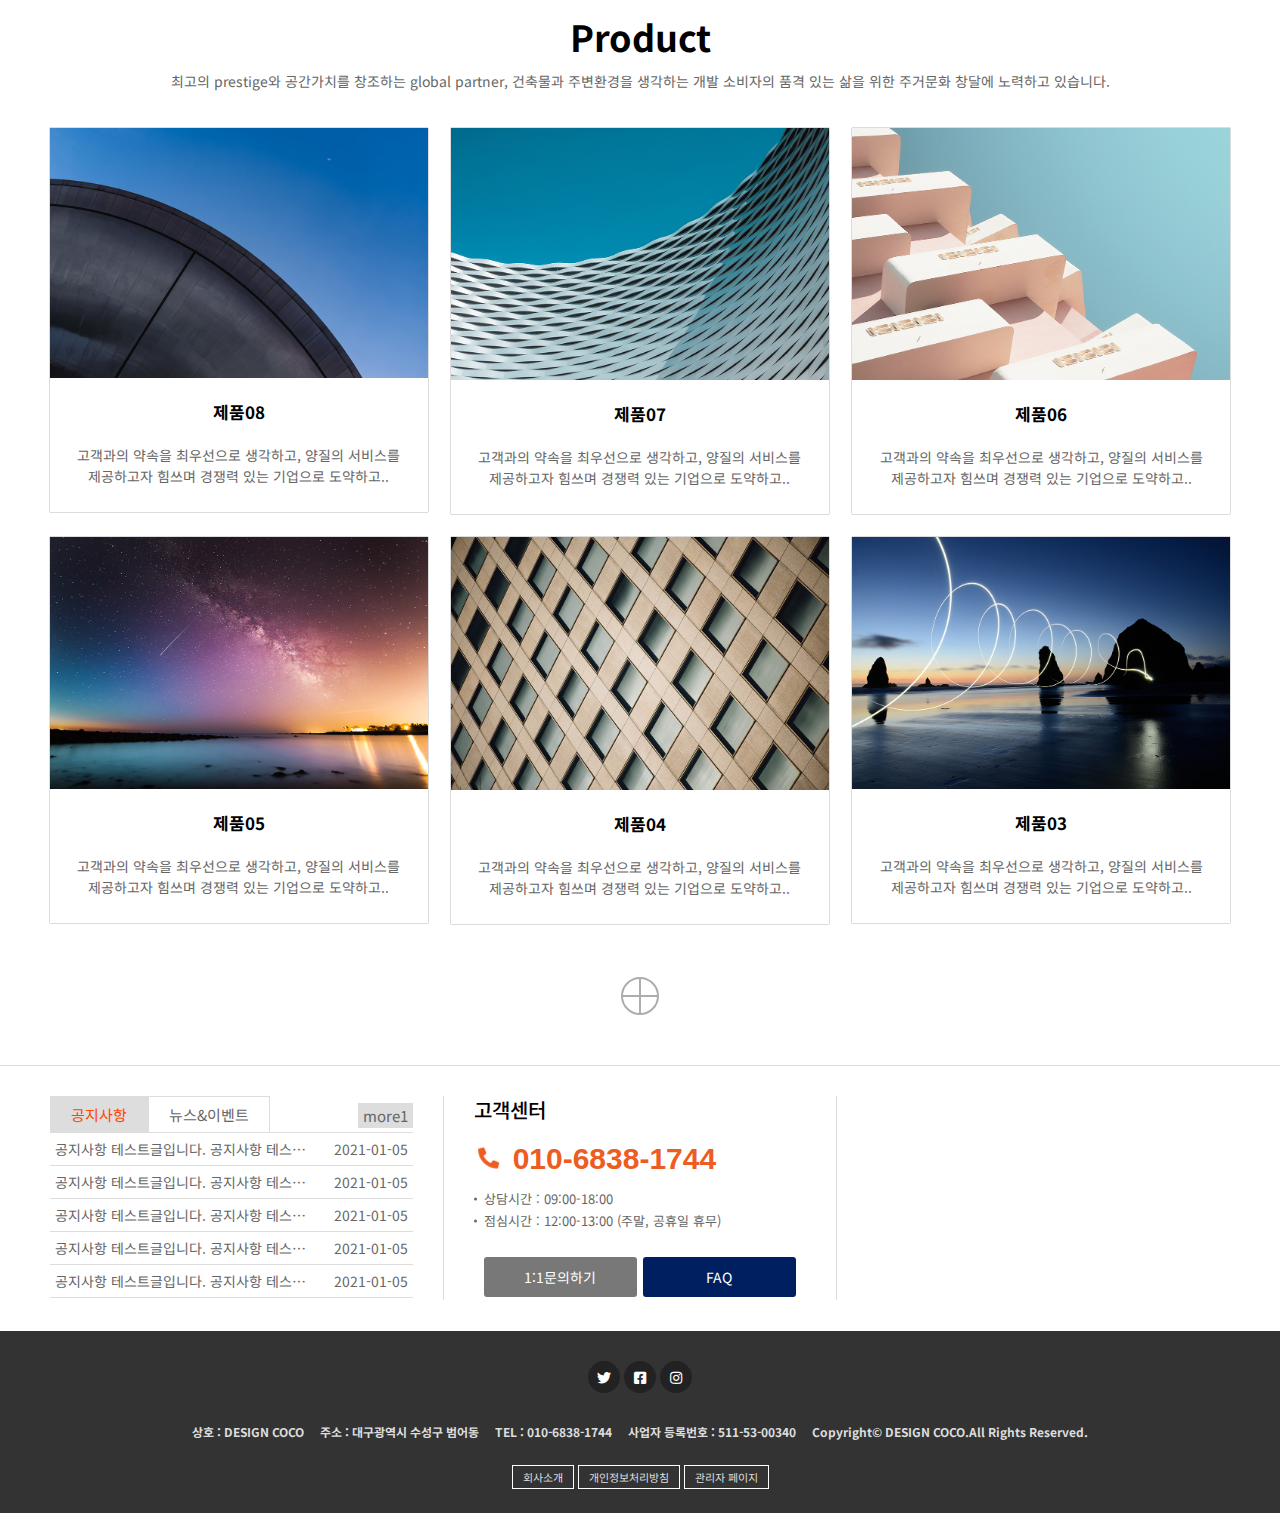
==== commit 663e61ab: "ver 3.1" ====
--- a/index.html
+++ b/index.html
@@ -88,6 +88,7 @@
                         </div>
                     </div>
                 </div>
+                <button type="button" class="plpa"><i class="fas fa-pause"></i></button>
             </article>
             <article class="article2">
                 <div class="depth1 row cf">
@@ -224,11 +225,11 @@
                 <div class="row">
                     <div class="cs_board">
                         <ul class="tabmenu">
-                            <li class="">공지사항</li>
-                            <li class="active">뉴스&amp;이벤트</li>
+                            <li class="active">공지사항</li>
+                            <li class="">뉴스&amp;이벤트</li>
                         </ul>
                         <div class="contents">
-                            <div class="notice">
+                            <div class="notice active">
                                 <table>
                                     <caption class="blind">공지사항</caption>
                                     <colgroup>
@@ -260,7 +261,7 @@
                                 </table>
                                 <a href="#none" class="more">more1</a>
                             </div>
-                            <div class="active">
+                            <div class="">
                                 <table>
                                     <caption class="blind">뉴스이벤트</caption>
                                     <colgroup>
@@ -342,24 +343,6 @@
             </div>
         </footer>
     </div>
-    <script>
-        $(".slide_group").slick({
-            autoplay: true, // 자동재생
-            autoplaySpeed: 3000, // 간격시간
-            dots: true, // 동그라미버튼
-            speed: 600, // 바뀌는시간(생략가능)
-            slidesToShow: 1, // 보여질슬라이드수(생략가능)
-            slidesToScroll: 1, // 이동슬라이드수(생략가능)
-            pauseOnHover: true, // 마우스오버시 멈춤여부(생략가능)
-            pauseOnDotsHover: true, // 동그라미번호버튼에 호버시 멈춤여부(생략가능)
-            pauseOnFocus: false, // 동그라미번호버튼 클릭시 자동실행 멈춤여부
-            cssEase: 'linear', // 속도함수(생략가능)
-            draggable: true, // 마우스드래그시 슬라이드 교체가능여부(생략가능)
-            fade: false, // 슬라이드가 수평으로 이동하지 않고, 제자리에서 사라지고 나타남(생략가능)
-            arrows: true, // 좌우화살표 사용여부(생략가능)
-            prevArrow: '<button class="prev"><i class="fas fa-angle-left"></i></button>',
-            nextArrow: '<button class="next"><i class="fas fa-angle-right"></i></button>',
-        })
-    </script>
+    <script src="./js/index.js"></script>
 </body>
 </html>--- a/css/index.css
+++ b/css/index.css
@@ -68,6 +68,7 @@
 /* 헤더 네비게이션 2차메뉴 */
 #header #nav .depth3 > li:hover .depth4 {
     display: block;
+    /* opacity: 1; 쓰면안됌 오류 */
 }
 #header #nav .depth4 {
     position: absolute;
@@ -76,6 +77,7 @@
     left: 0%;
     z-index: 999;
     display: none;
+    /* opacity: 0; 쓰면안됌 오류 */
 }
 #header #nav .depth4 > li {
     background: #555;
@@ -94,30 +96,84 @@
 
 
 /* 섹션 아티클1 슬라이드 */
-#section .article1 .slide {
-    color: #fff;
-}
-#section .article1 .slide1 {
+
+/* 슬라이드 슬릭 설정 */
+button { border: none; outline: none; }
+.slide_group {
+    position: relative;
+}
+.slide_group .slick-arrow {
+    position: absolute;
+    top: 50%;
+    transform: translateY(-50%);
+    color: #fff;
+    font-size: 70px;
+    background: none;
+    border: none;
+    z-index: 999;
+}
+.slide_group .prev {
+    left: 30px
+}
+.slide_group .next {
+    right: 30px;
+}
+.slide_group .slick-dots {
+    position: absolute;
+    left: 50%;
+    transform: translate(-50%);
+    bottom: 20px;
+}
+.slide_group .slick-dots li {
+    display: inline-block;
+    margin: 0 10px;
+}
+.slide_group .slick-dots li button {
+    width: 15px;
+    height: 15px;
+    border-radius: 50%;
+    background: rgba(255,255,255,0.3);
+    text-indent: -999px;
+    overflow: hidden;
+}
+.slide_group .slick-dots li.slick-active button {
+    background: rgba(255,255,255,1);
+}
+
+/* 슬라이드 애니메이션 설정 */
+.slide.slick-active .slidetext h1 {
+    animation: fadeInDown 0.5s both 0.6s;
+}
+.slide.slick-active .slidetext p {
+    animation: fadeIn 0.5s both 1.1s;
+}
+.slide.slick-active .slidetext a {
+    animation: fadeInUp 0.5s both 1.6s;
+}
+
+/* 슬라이드 기본 설정 */
+.slide {
+    color: #fff;
+}
+.slide1 {
     position: relative;
     background: url(../img/main_img1.jpg) no-repeat center;
     background-size: cover;
     height: 650px;
 }
-#section .article1 .slide2 {
+.slide2 {
     position: relative;
     background: url(../img/main_img2.jpg) no-repeat center;
     background-size: cover;
     height: 650px;
-    display: none;
-}
-#section .article1 .slide3 {
+}
+.slide3 {
     position: relative;
     background: url(../img/main_img3.jpg) no-repeat center;
     background-size: cover;
     height: 650px;
-    display: none;
-}
-#section .article1 .slide .slidetext {
+}
+.slide .slidetext {
     position: absolute;
     top: 30%;
     left: 50%;
@@ -125,23 +181,23 @@
     display: inline-block;
     text-align: center;
 }
-#section .article1 .slide .slidetext h1 {
+.slide .slidetext h1 {
     font-size: 42px;
     font-weight: 800;
 }
-#section .article1 .slide .slidetext p {
+.slide .slidetext p {
     font-size: 16px;
     padding: 30px 0;
     line-height: 1.4;
     margin-bottom: 8px;
 }
-#section .article1 .slide .slidetext a {
+.slide .slidetext a {
     font-size: 15px;
     border: 1px solid #fff;
     padding: 8px 35px;
     transition: all 0.4s;
 }
-#section .article1 .slide .slidetext a:hover {
+.slide .slidetext a:hover {
     background: #fff;
     color: #333;
 }
@@ -216,10 +272,36 @@
 }
 #section .text2 {
     position: absolute;
-    bottom: 5%;
-    left: 10%;
-    right: 10%;
-}
+    bottom: 25px;
+    left: 25px;
+    right: 25px;
+    transition: all 0.5s;
+    opacity: 0;
+    transition: all 0.4s;
+}
+/* 문제 */
+#section .position:hover .text2 {
+    opacity: 1;
+    bottom: 100px;
+}
+#section .article2 ul {
+    position: relative;
+}
+#section .article2 .position::before {
+    content:'';
+    position: absolute;
+    top: 0;
+    bottom: 0;
+    left: 0;
+    right: 0;
+    background: rgba(0,0,0,0.4);
+    opacity: 0;
+    transition: all 0.4s;
+}
+#section .article2 .position:hover::before {
+    opacity: 1;
+}
+/* 문제 */
 
 /* 섹션 아티클3 */
 #section .article3 {
@@ -252,7 +334,7 @@
     display: inline-block;
     padding: 8px 30px;
     border: 1px solid #fff;
-    transition: all 0.4s;
+    transition: all 1s;
 }
 #section .article3 .depth1 > a:hover {
     background: rgba(255,255,255,0.3);
@@ -286,12 +368,52 @@
     margin-bottom: 2%;
     box-shadow: 0 0 1px #333;
 }
-#section .article4 .depth3 > img {
-    transition: all 0.5s;
-}
-#section .article4 .depth3 > img:hover {
-    opacity: 0.6;
-}
+#section .article4 .depth3 > span {
+    overflow: hidden;
+}
+#section .article4 .depth3 > div:first-child {
+    overflow: hidden;
+}
+/*문제*/
+#section .article4 .depth3 > div:first-child {
+    position: relative;
+}
+#section .article4 .depth3 > div:first-child::before {
+    content:'';
+    background: rgba(0,0,0,0.3);
+    position: absolute;
+    top: 0;
+    left: 0;
+    bottom: 0;
+    right: 0;
+    opacity: 0;
+    transition: all 0.4s;
+    z-index: 998;
+}
+#section .article4 .depth3 > div:first-child:hover::before {
+    opacity: 1;
+}
+#section .article4 .depth3 .zoom {
+    position: absolute;
+    top: 50%;
+    left: 50%;
+    transform: translate(-50%, -50%);
+    color: #fff;
+    opacity: 0;
+    transition: all 0.4s;
+    z-index: 999;
+}
+#section .article4 .depth3 > div:first-child:hover .zoom {
+    opacity: 1;
+}
+
+#section .article4 .depth3 img {
+    transition: all 0.4s;
+}
+#section .article4 .depth3 > div:first-child:hover img {
+    transform: scale(1.3);
+}
+/*문제*/
 #section .article4 .depth3:nth-child(3n) {
     margin-right: 0;
 }
@@ -310,7 +432,152 @@
     margin: 25px;
 }
 
-
+/* article5 구역 */
+.article5 { padding:30px 0; margin-top:50px; border-top:1px solid #ddd }
+.article5 .row { overflow:hidden }
+.article5 .row > div { width:33.33%; float:left; }
+.article5 .row > div.cs_board { padding-right:30px; }
+.cs_board .tabmenu {
+    overflow: hidden;
+    border-bottom: 1px solid #ddd;
+}
+.cs_board .tabmenu li {
+    float: left;
+    border: 1px solid #ddd;
+    padding: 10px 20px;
+    border-bottom: none;    
+    cursor: pointer;
+} 
+.cs_board .tabmenu li.active {
+    background: #ddd;
+    color: orangered;
+}
+.cs_board .contents > div {
+    display: none;
+}
+.cs_board .contents > div.active {
+    display: block;
+}
+.cs_board .contents table {
+    font-size: 14px;
+}
+.cs_board .contents col:nth-child(1) {
+    width: auto;
+}
+.cs_board .contents col:nth-child(2) {
+    width: 100px;
+}
+.cs_board .contents td {
+    border-bottom: 1px solid #ddd;
+    padding: 9px 5px;
+}
+.cs_board .contents td:nth-child(1) {
+    white-space: nowrap;
+    overflow: hidden;
+    text-overflow: ellipsis;
+}
+.cs_board .contents td:nth-child(2) {
+    text-align: right;
+}
+.cs_board .contents {
+    position: relative;
+}
+.cs_board .contents .more {
+    position: absolute;
+    bottom: 100%;
+    right: 0;
+    padding: 5px;
+    background: #ddd;
+    margin-bottom: 5px;
+}
+.article5 .row > div.cs_center { 
+    border-left:1px solid #ddd;
+    border-right:1px solid #ddd;
+    padding:0 30px;
+}
+.article5 .row > div.cs_center h4 {
+    color:#000;
+    font-size:20px;
+    line-height:28px;
+    padding-bottom:15px;
+    font-weight:500;
+}
+.article5 .cs_center {width:33%; display:inline-block; vertical-align:top;}
+.article5 .cs_center li {font-size:13px; line-height:20px; padding-left:10px; margin:2px 0; text-indent:0px; position: relative;}
+.article5 .cs_center li::before {content:""; width:3px; height:3px; background:#666; border-radius:50%; position: absolute; left: 0; top: 50%; transform: translateY(-50%);}
+.article5 .cs_center li a {text-indent:0px;}
+.article5 .cs_center li.tel_num {color:#ed5c20; font-size:30px; line-height:36px; font-weight:700; font-family:'Montserrat',sans-serif; padding-bottom:10px; padding-left:0px}
+.article5 .cs_center li.tel_num a {color:#ed5c20; }
+.article5 .cs_center li.cs-btn::before,
+.article5 .cs_center li.tel_num::before {display:none;}
+.article5 .cs_center li.cs-btn {padding-top:20px !important; padding:0; text-indent:0; margin:0; font-size:0; text-align:center;}
+.article5 .cs_center li.cs-btn a {
+    display: inline-block;
+    width: 46%;
+    margin: 1%;
+    border-radius: 3px;
+    padding: 10px;
+    font-size: 14px;
+    text-align: center;
+    vertical-align: bottom;
+    color: #FFF;
+}
+.article5 .cs_center li.cs-btn a.cs-btn {
+    background: #787878;
+}
+.article5 .cs_center li.cs-btn a.cs-btn2 {
+    background: #001f60;
+}
+.article5 .cs_center li.tel_num i {
+    transform: rotateY(180deg) scale(0.7);
+}
+
+.row div.cs_movie {
+    padding-left:30px;
+}
+.article5 .cs_movie .tubewrap {
+    width: 100%;
+    padding-top: 56.25%;
+    position: relative;
+}
+.article5 .cs_movie .tubewrap iframe {
+    position: absolute;
+    top: 0;
+    left: 0;
+}
+
+/* 모어 박스 */
+#section .article4 .more a {
+    display: block;
+    width: 34px;
+    height: 34px;
+    /* background: red; */
+    margin: 30px auto 0;
+    position: relative;
+    border-radius: 50%;
+    border: 2px solid #adadad;    
+    box-sizing: unset;
+    transition: all 0.5s;
+}
+#section .article4 .more a::before {
+    content:'';
+    width: 2px; height: 34px; background: #adadad;
+    position: absolute;
+    top: 0;
+    left: 50%;
+    margin-left: -1px;
+}
+#section .article4 .more a::after {
+    content:'';
+    width: 34px; height: 2px; background: #adadad;
+    position: absolute;
+    top: 50%;
+    left: 0;
+    margin-top: -1px;
+}
+#section .article4 .more a:hover {
+    transform: rotate(90deg);
+}
 /* 섹션 푸터 */
 #footer {
     background: #333;
@@ -327,7 +594,10 @@
     height: 32px;
     border-radius: 50%;
     line-height: 32px;
-    transition: all 0.3s;
+    transition: transform 0.3s;
+}
+#footer .depth1 .fonticon > a:hover i {
+    transform: scale(1.5);
 }
 #footer .depth1 .fonticon > a:hover {
     color: #ccc;
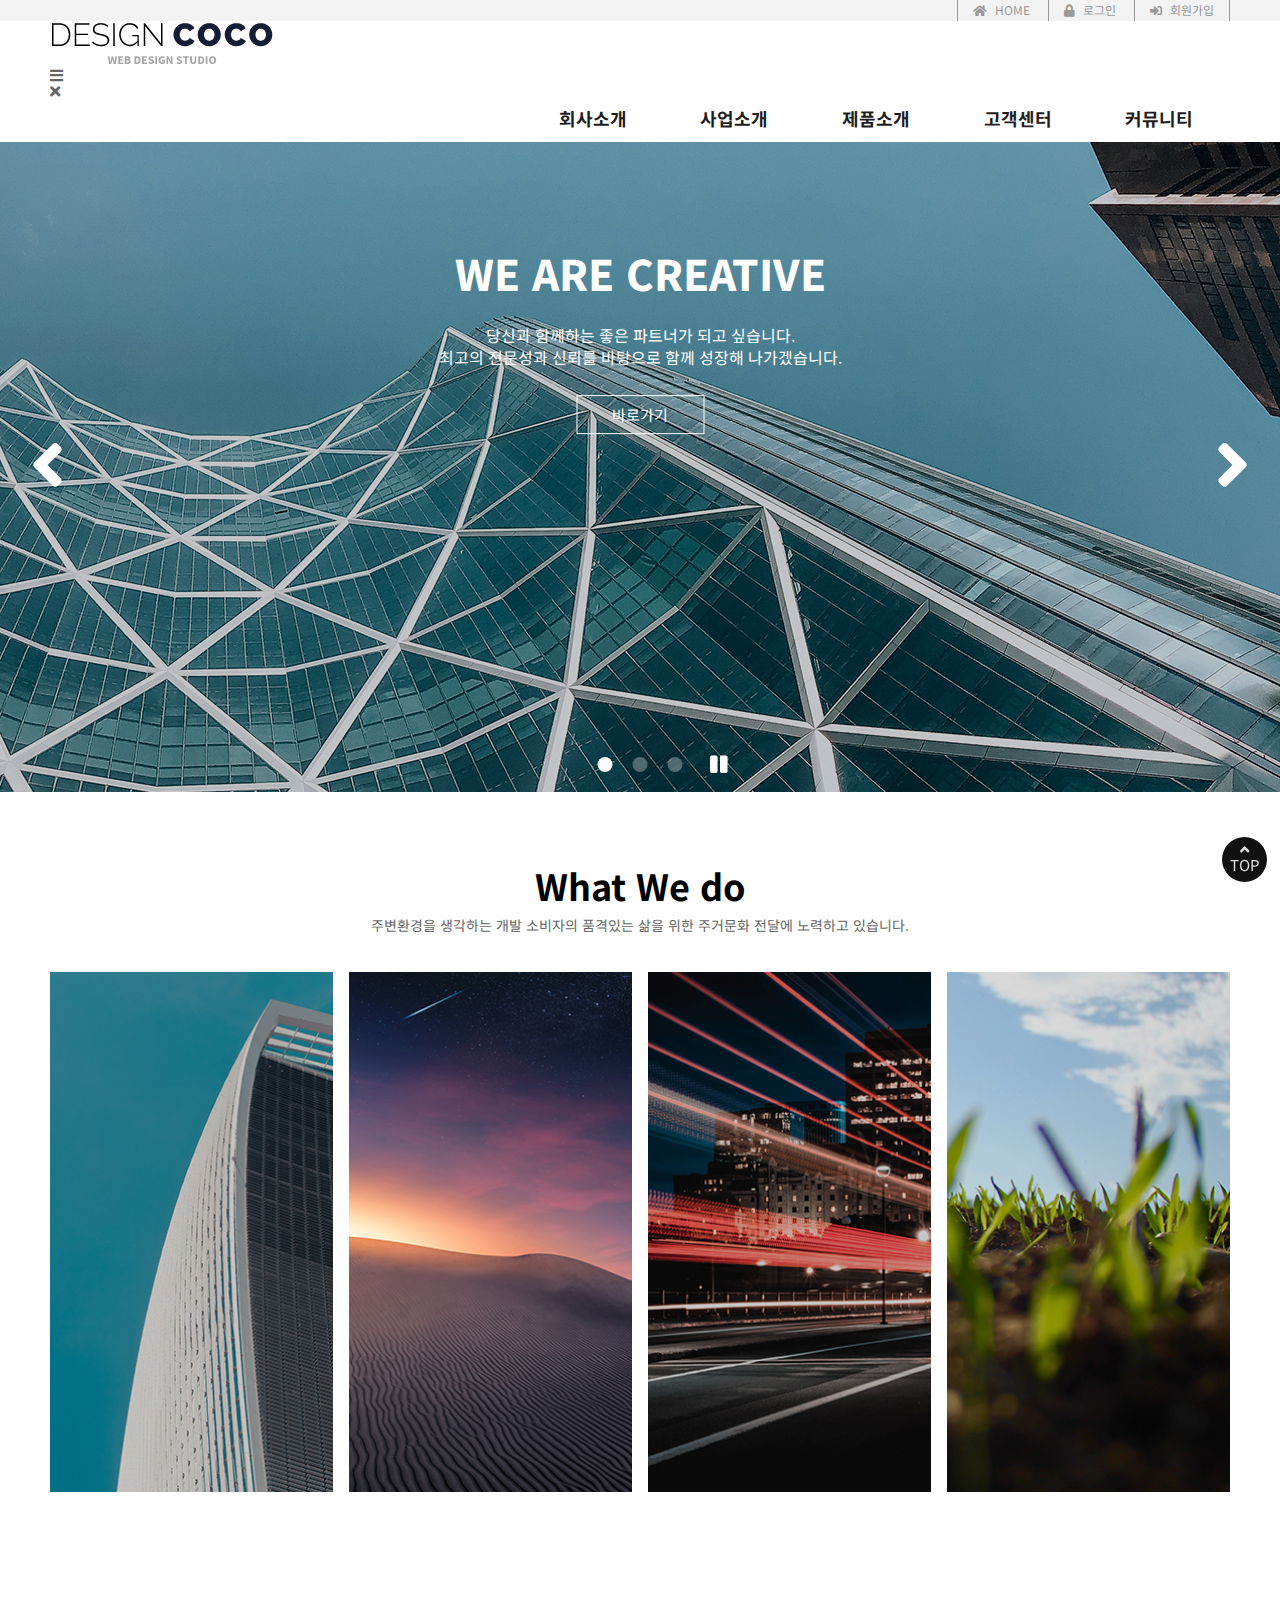
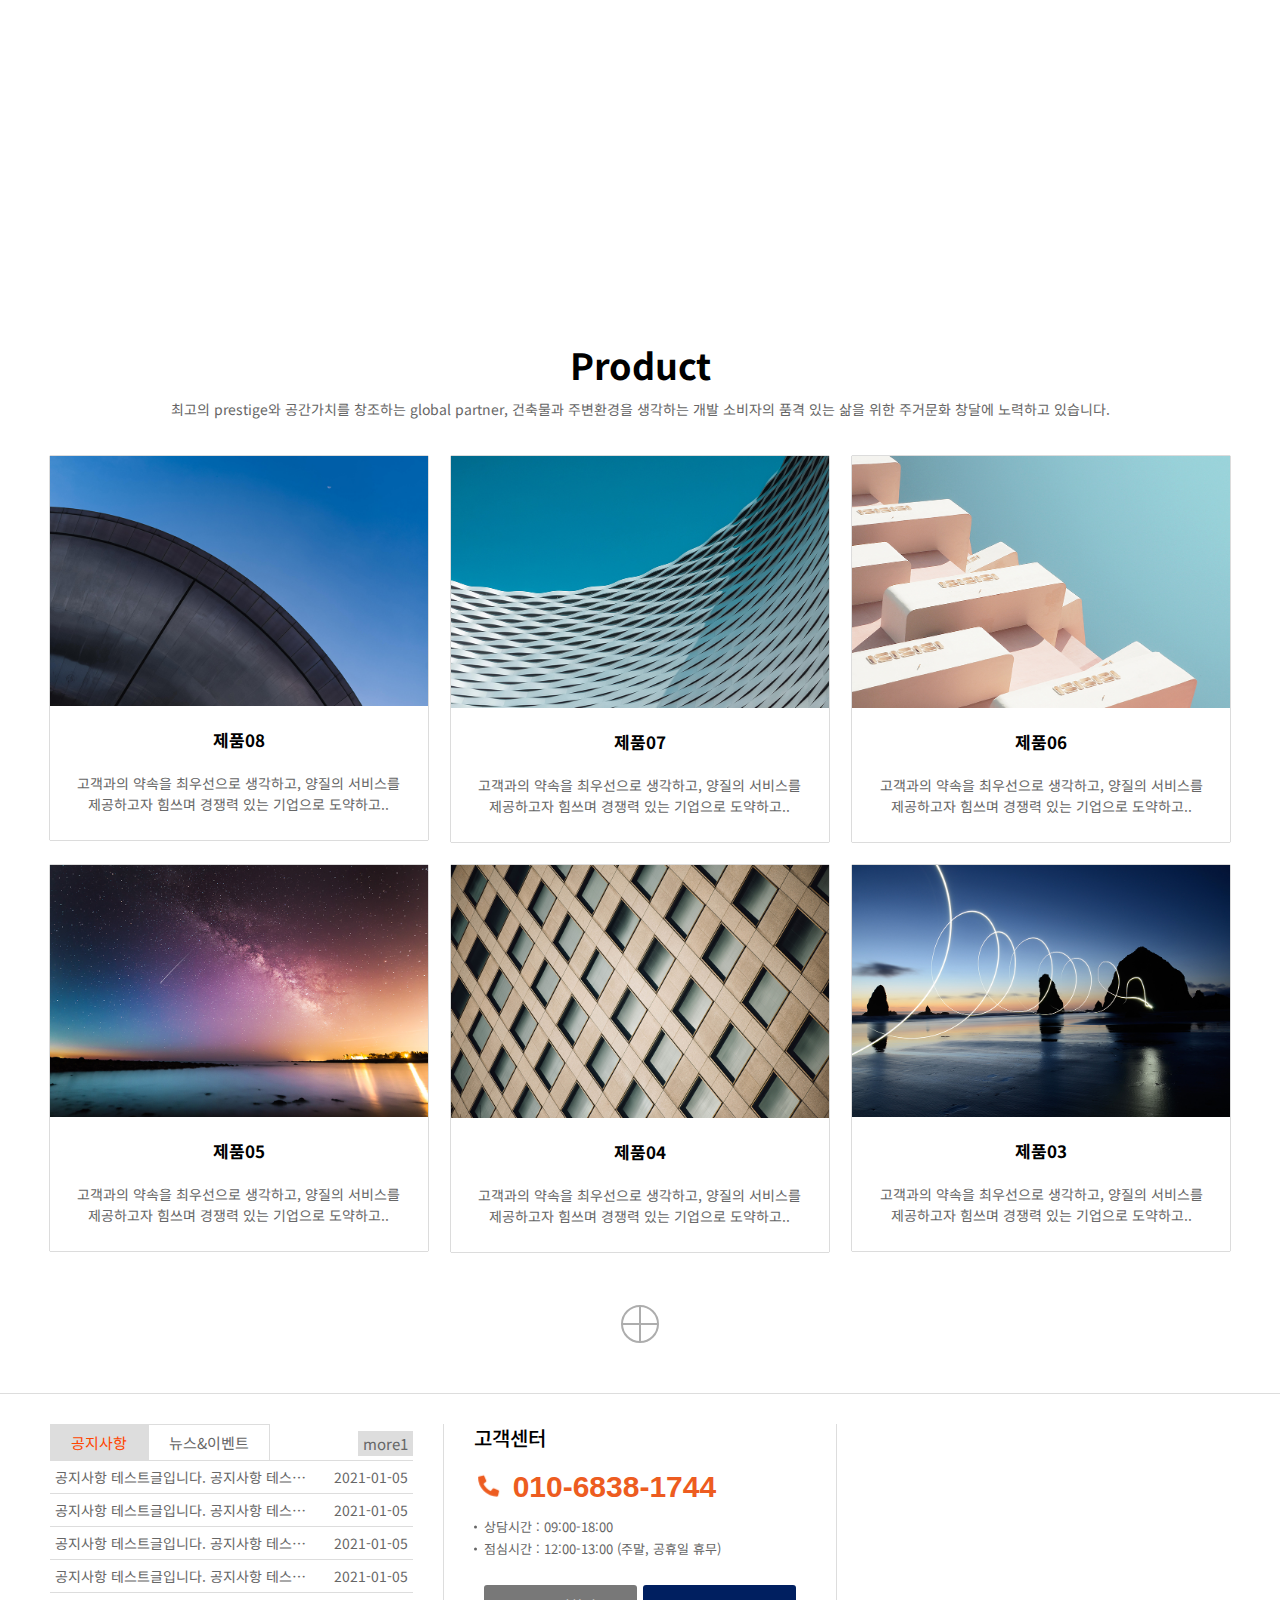
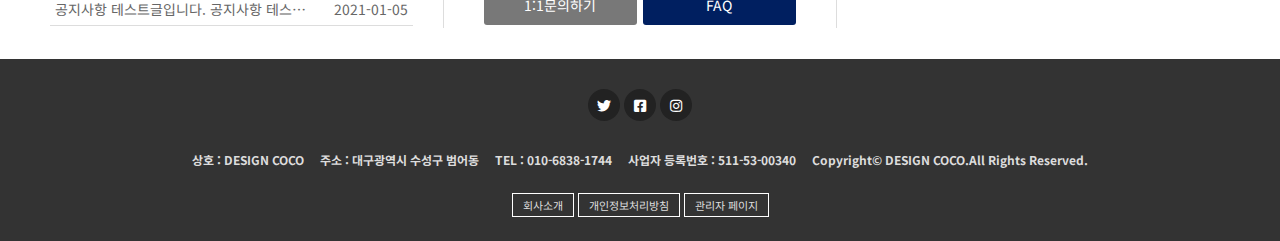
==== commit 7623bd92: "ver 3.2" ====
--- a/index.html
+++ b/index.html
@@ -9,6 +9,7 @@
     <link rel="stylesheet" href="./css/slick.css">
     <link rel="stylesheet" href="./css/animate.css">
     <link rel="stylesheet" href="./css/index.css">
+    <link rel="stylesheet" href="./css/rwdindex.css">
     <script src="./js/jquery-3.5.1.min.js"></script>
     <script src="./js/slick.min.js"></script>
 </head>
@@ -24,6 +25,10 @@
             </div>
             <nav id="nav" class="row cf">
                 <h1 class="depth1"><a href="#none"><img src="./img/logo.png" alt="디자인 코코"></a></h1>
+                <div class="open">
+                    <span class="blind">열기</span>
+                    <i class="fas fa-bars"></i>
+                </div>
                 <div class="depth2">
                     <ul class="depth3 cf">
                         <li><a href="#none">회사소개</a>
@@ -61,7 +66,12 @@
                         </ul></li>
                     </ul>
                 </div>
+                <div class="close">
+                    <span class="blind">열기</span>
+                    <i class="fas fa-times"></i>
+                </div>
             </nav>
+
         </header>
         <section id="section">
             <article class="article1">
--- a/css/index.css
+++ b/css/index.css
@@ -39,12 +39,12 @@
 }
 
 /* 헤더 네비게이션 1차메뉴 */
-#header #nav .depth1 {
+/* #header #nav .depth1 {
     float: left;
     display: block;
     padding: 15px 0;
     width: 40%;
-}
+} */
 #header #nav .depth2 {
     float: right;
     display: block;
@@ -181,6 +181,9 @@
     display: inline-block;
     text-align: center;
 }
+.slide.slick-cloned .slidetext {
+    opacity: 0;
+}
 .slide .slidetext h1 {
     font-size: 42px;
     font-weight: 800;
@@ -201,6 +204,23 @@
     background: #fff;
     color: #333;
 }
+
+/* 슬라이드 멈춤 버튼 설정 */
+.article1 {
+    position: relative
+}
+.article1 .plpa {
+    position: absolute;
+    bottom: 15px;
+    left: 50%;
+    margin-left: 70px;
+    color: #fff;
+    border: none;
+    background: none;
+    font-size: 20px;
+}
+
+
 
 /* 섹션 아티클2 */
 #section .article2 .depth1 .text {
@@ -630,6 +650,7 @@
     position: fixed;
     bottom: 2%;
     right: 1%;
+    border-radius: 50%;
 }
 #footer .topbutton .depth2 > a {
     display: inline-block;
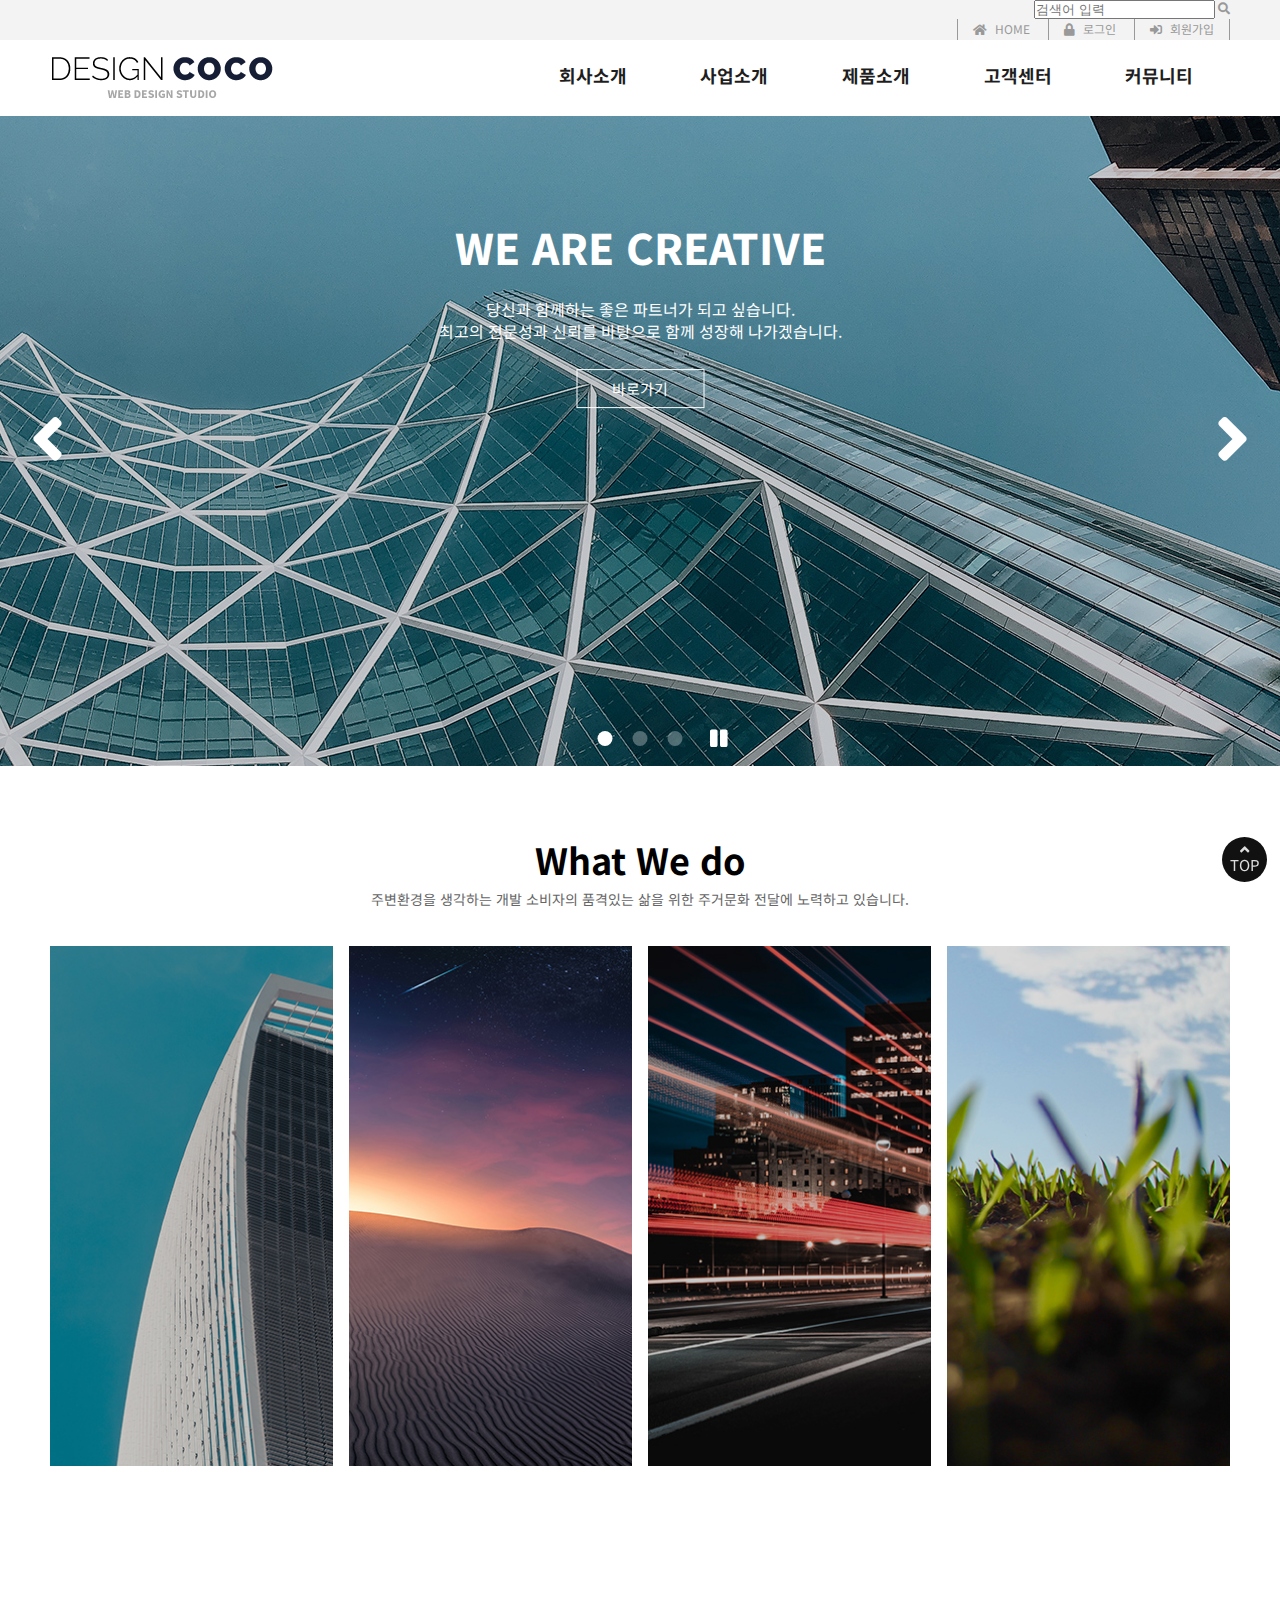
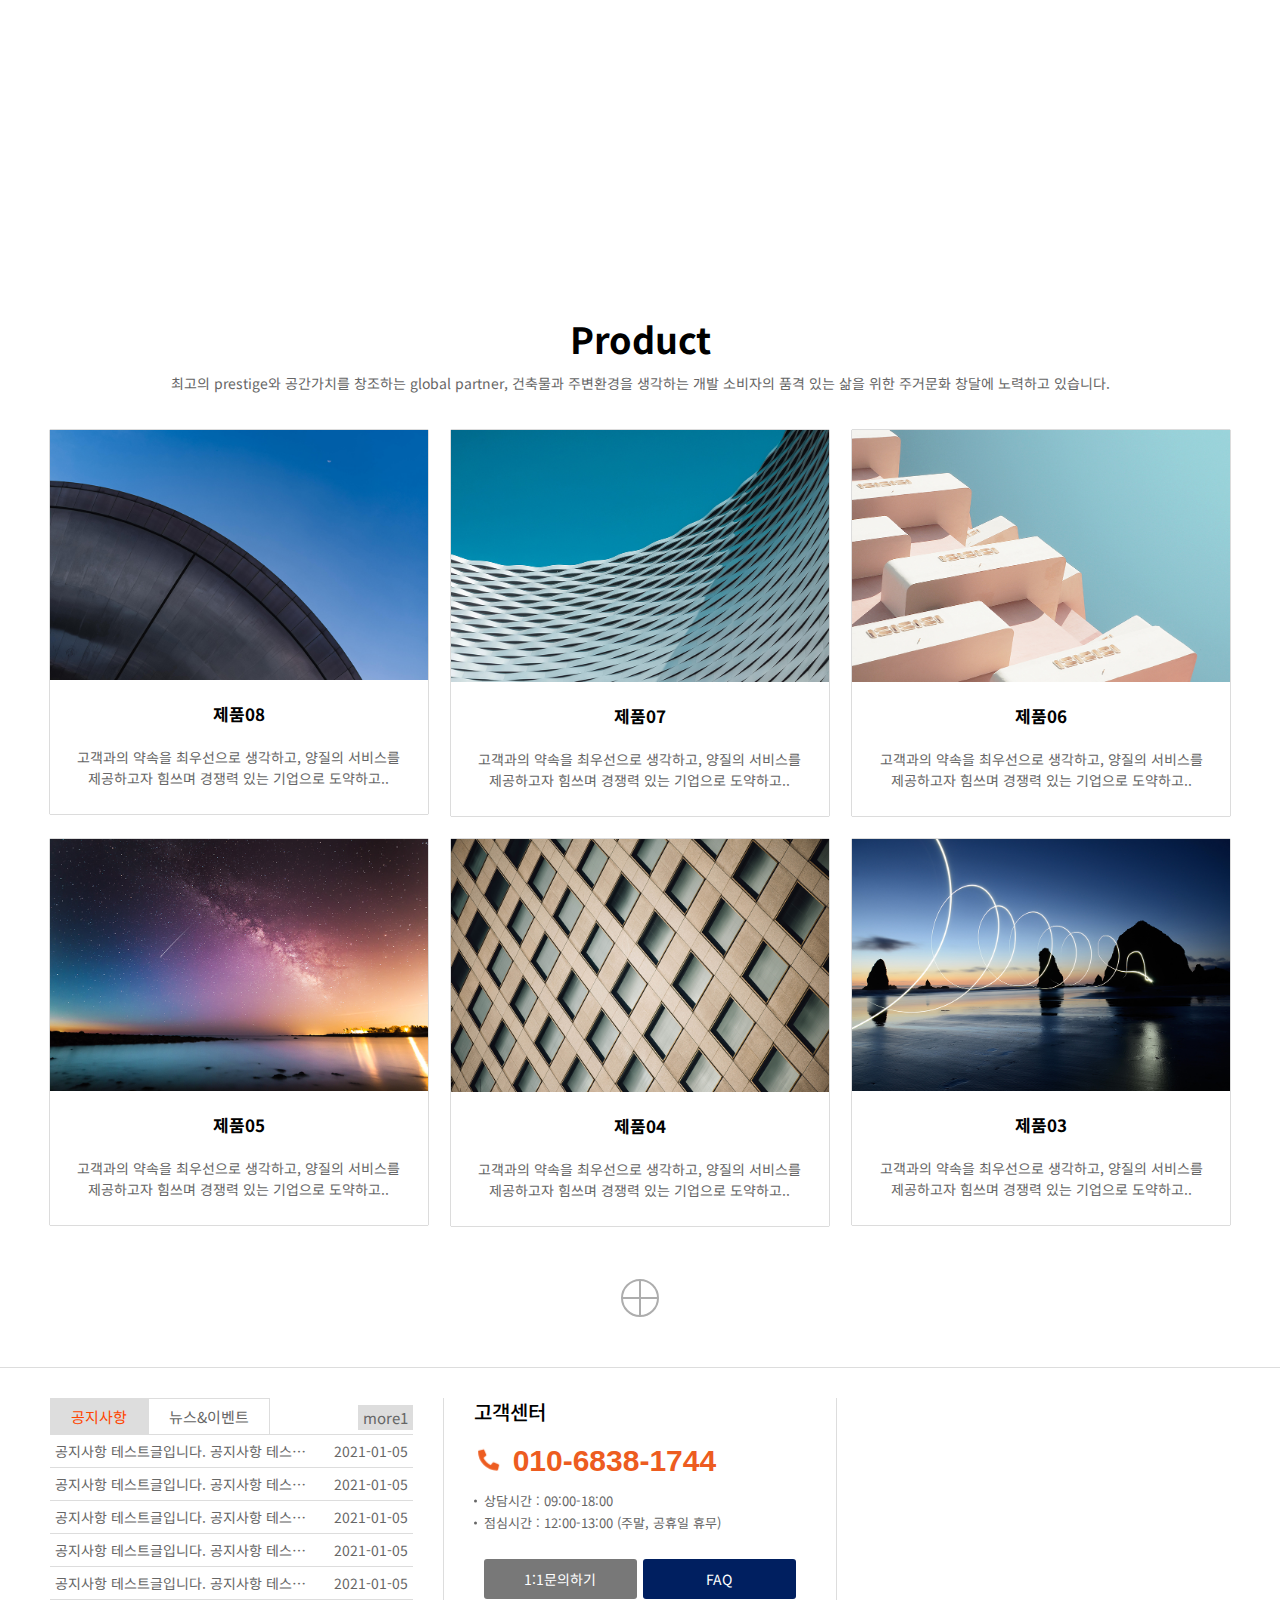
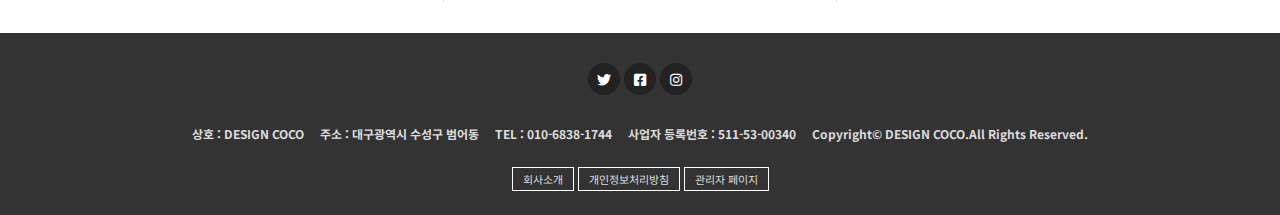
==== commit cf3bbf6c: "ver 3.3" ====
--- a/index.html
+++ b/index.html
@@ -18,22 +18,27 @@
         <header id="header">
             <div class="outer">
                 <div class="depth1 row">
+                    <div class="search">
+                        <span class="blind">검색어 입력</span>
+                        <input type="text" id="sbox" placeholder="검색어 입력">
+                        <label for="sbox"><i class="fas fa-search"></i></label>
+                    </div>
                     <a href="#none"><i class="fas fa-home"></i>HOME</a>
                     <a href="#none"><i class="fas fa-lock"></i>로그인</a>
                     <a href="#none"><i class="fas fa-sign-in-alt"></i>회원가입</a>
                 </div>
             </div>
             <nav id="nav" class="row cf">
-                <h1 class="depth1"><a href="#none"><img src="./img/logo.png" alt="디자인 코코"></a></h1>
+                <h1 class="depth1"><a href="index.html"><img src="./img/logo.png" alt="디자인 코코"></a></h1>
                 <div class="open">
                     <span class="blind">열기</span>
                     <i class="fas fa-bars"></i>
                 </div>
                 <div class="depth2">
                     <ul class="depth3 cf">
-                        <li><a href="#none">회사소개</a>
-                        <ul class="depth4">
-                            <li><a href="#none">회사소개</a></li>
+                        <li><a href="company.html">회사소개</a>
+                        <ul class="depth4">
+                            <li><a href="company.html">회사소개</a></li>
                             <li><a href="#none">CEO 인사말</a></li>
                             <li><a href="#none">회사연혁</a></li>
                             <li><a href="#none">오시는 길</a></li>
--- a/css/index.css
+++ b/css/index.css
@@ -11,6 +11,11 @@
     color: #666;
     font-size: 15px;
     font-family: 'Noto Sans KR', sans-serif;
+}
+/* 열기. 닫기 */
+#header .open,
+#header .close {
+    display: none;
 }
 
 /* 헤더 아웃터 */
@@ -39,12 +44,12 @@
 }
 
 /* 헤더 네비게이션 1차메뉴 */
-/* #header #nav .depth1 {
+#header #nav .depth1 {
     float: left;
     display: block;
     padding: 15px 0;
     width: 40%;
-} */
+}
 #header #nav .depth2 {
     float: right;
     display: block;
@@ -66,7 +71,7 @@
     color: #00529b;
 }
 /* 헤더 네비게이션 2차메뉴 */
-#header #nav .depth3 > li:hover .depth4 {
+#header #nav .depth3 > li.on .depth4 {
     display: block;
     /* opacity: 1; 쓰면안됌 오류 */
 }
--- a/css/rwdindex.css
+++ b/css/rwdindex.css
@@ -0,0 +1,85 @@
+@media screen and (max-width:1024px) {
+
+/* 열기. 닫기 */
+#header {
+    position: relative;
+}
+#header .open,
+#header .close {
+    position: absolute;
+    right: 5%;
+    top: 30%;
+    bottom: 30%;
+    display: none;
+}
+#header .open {
+    display: block;
+}
+#header .open.on {
+    display: none;
+}
+#header .close {
+    right: 5.4%;
+}
+#header .close.on {
+    display: block;
+}
+#header .open,
+#header .close {
+    font-size: 32px;
+    background: none;
+    border: none;
+    color: #ed5c20;
+}
+
+/* 헤더 네비게이션 1차메뉴 */
+#header #nav .depth1 {
+    float: none;
+    display: block;
+    padding: 15px 0;
+    width: 40%;
+}
+#nav {
+    position: relative;
+}
+#header #nav .depth2 {
+    float: none;
+    display: none;
+    padding-top: 0px;
+    width: 200px;
+    position: absolute;
+    right: 0;
+    top: 100%;
+    z-index: 9999;
+}
+#header #nav .depth2.on {
+    display: block;
+}
+#header #nav .depth3 > li {
+    float: none;
+    width: 100%;
+    position: static;
+    padding-bottom: 0px;
+    border-bottom: 1px solid #999;
+}
+#header #nav .depth3>li:nth-child(5) {
+    border-bottom: none;
+}
+#header #nav .depth3 a:hover {
+    color: #00529b;
+}
+#header #nav .depth3>li>a {
+    display: block;
+    padding: 15px 0;
+    background: #fff;
+}
+#header #nav .depth4 {
+    position: static;
+}
+
+/* 헤더 네비게이션 2차메뉴 */
+#header #nav .depth3 > li.on .depth4 {
+    display: block;
+
+    /*마지막 영역*/
+}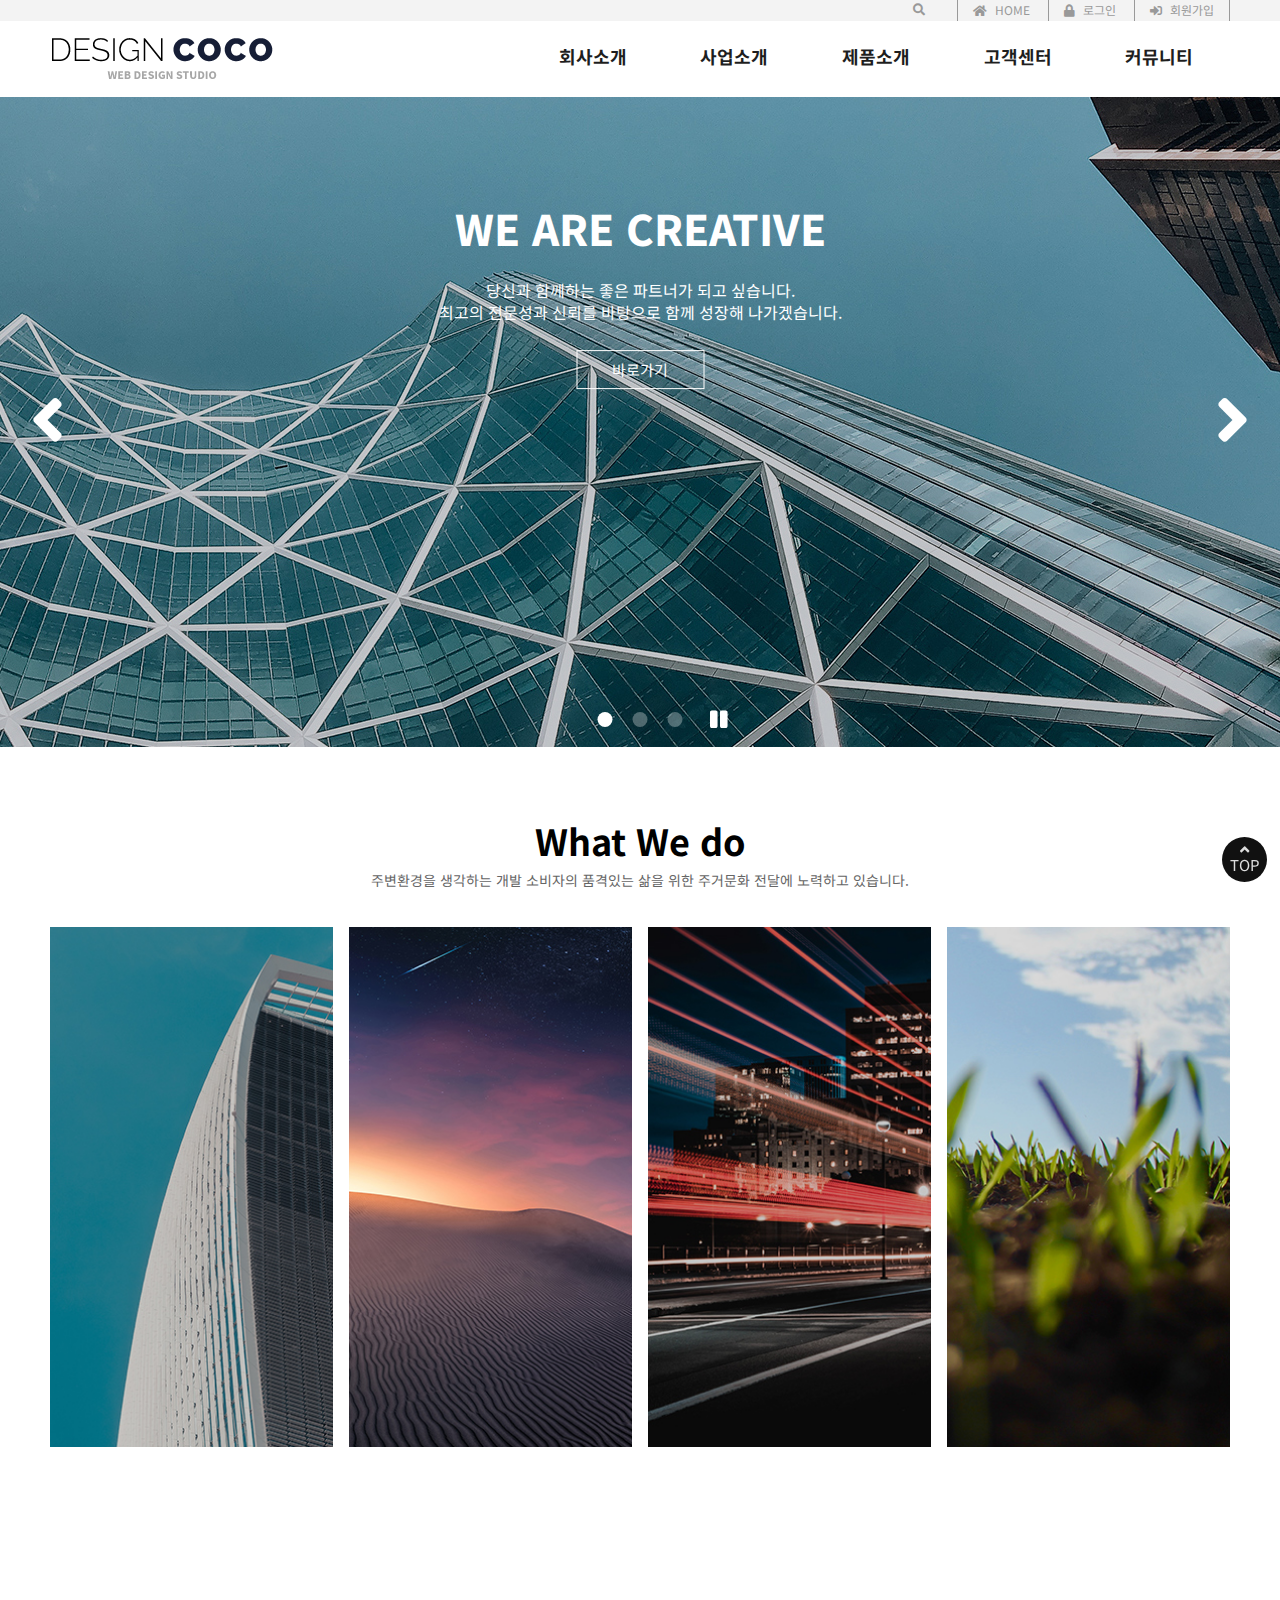
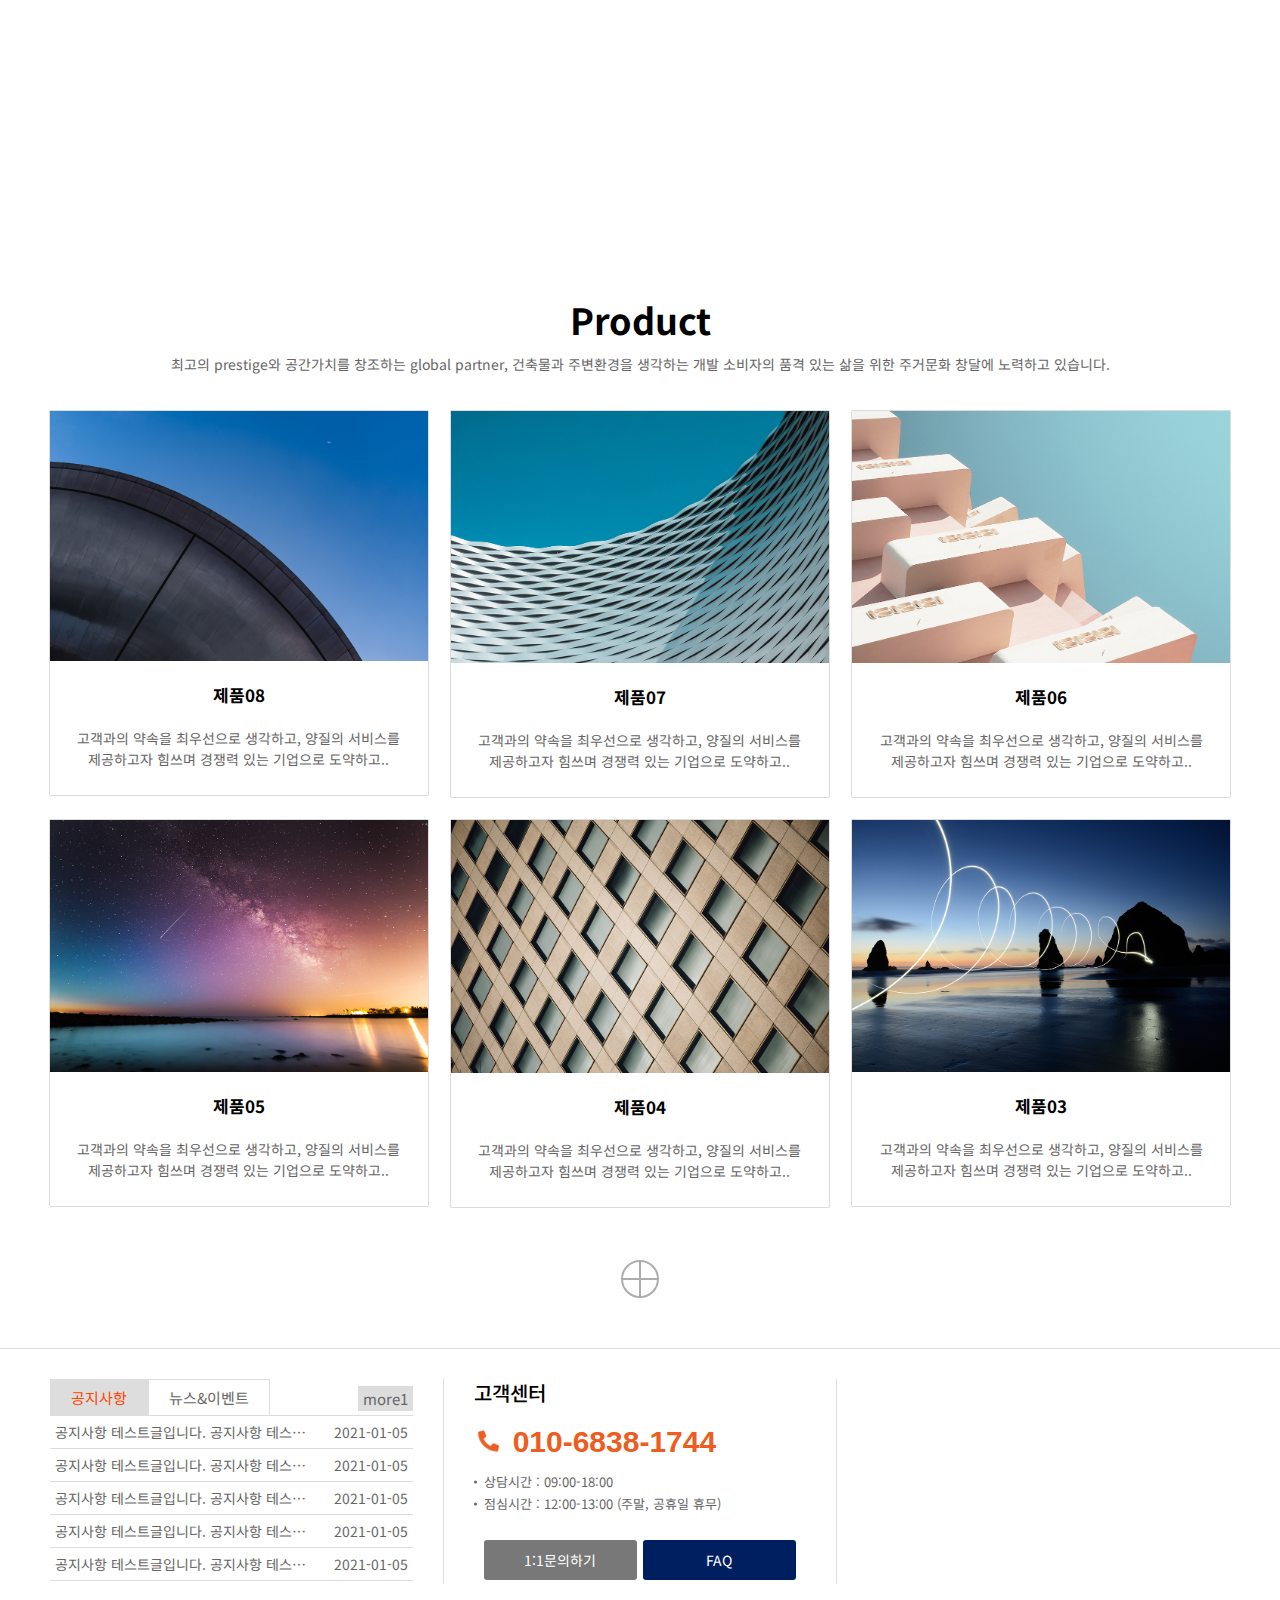
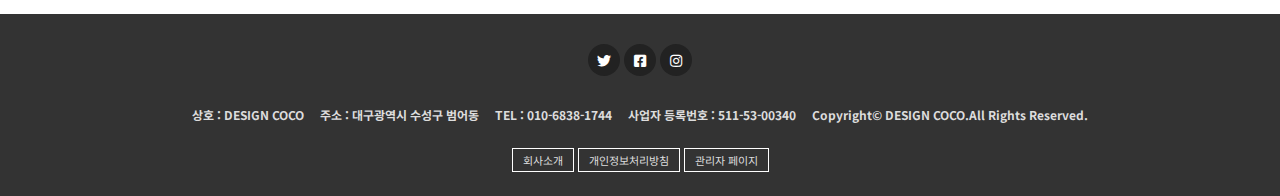
==== commit ca09bd54: "ver 3.4" ====
--- a/index.html
+++ b/index.html
@@ -76,7 +76,6 @@
                     <i class="fas fa-times"></i>
                 </div>
             </nav>
-
         </header>
         <section id="section">
             <article class="article1">
--- a/css/index.css
+++ b/css/index.css
@@ -12,6 +12,29 @@
     font-size: 15px;
     font-family: 'Noto Sans KR', sans-serif;
 }
+
+/* 검색창 */
+#header .depth1 {
+    position: relative;
+}
+#header .search {
+    position: absolute;
+    right: 315px;
+    top: 50%;
+    transform: translateY(-50%);
+}
+#header .search #sbox {
+    border: none;
+    outline: none;
+    text-indent: 1em;
+    width: 0;
+    overflow: hidden;
+    transition: all 0.5s;
+}
+#header .search #sbox.on {
+    width: 170px;
+}
+
 /* 열기. 닫기 */
 #header .open,
 #header .close {
@@ -44,6 +67,17 @@
 }
 
 /* 헤더 네비게이션 1차메뉴 */
+#header.on {
+    position: fixed;
+    top: 0;
+    left: 0;
+    z-index: 9999;
+    background: #fff;
+    width: 100%;
+}
+#header.on .outer {
+    display: none;
+}
 #header #nav .depth1 {
     float: left;
     display: block;
@@ -252,7 +286,10 @@
     height: 520px;
     float: left;
     width: 24%;
-    margin-right: 1.3333%
+    margin-right: 1.3333%;
+    background-repeat: no-repeat;
+    background-position: center;
+    background-size: cover;
 }
 #section .article2 .image > ul > li:last-child {
     margin-right: 0;
@@ -277,20 +314,16 @@
     color: #333;
 }
 #section .article2 .image > ul > li:nth-child(1) {
-    background: url(../img/what1.jpg) no-repeat center;
-    background-size:cover;
+    background-image: url(../img/what1.jpg);
 }
 #section .article2 .image > ul > li:nth-child(2) {
-    background: url(../img/what2.jpg) no-repeat center;
-    background-size:cover;
+    background-image: url(../img/what2.jpg);
 }
 #section .article2 .image > ul > li:nth-child(3) {
-    background: url(../img/what3.jpg) no-repeat center;
-    background-size:cover;
+    background-image: url(../img/what3.jpg);
 }
 #section .article2 .image > ul > li:nth-child(4) {
-    background: url(../img/what4.jpg) no-repeat center;
-    background-size:cover;
+    background-image: url(../img/what4.jpg);
 }
 #section .position {
     position: relative;
--- a/css/rwdindex.css
+++ b/css/rwdindex.css
@@ -1,4 +1,30 @@
 @media screen and (max-width:1024px) {
+
+    /* 검색창 */
+#header .depth1 {
+    position: relative;
+}
+#header .search {
+    position: absolute;
+    right: 63px;
+    top: 47px;
+    font-size: 20px;
+    transform: translateY(0%);    
+    z-index: 999;
+}
+#header .search #sbox {
+    border: none;
+    outline: none;
+    text-indent: 1em;
+    width: 0px;
+    overflow: hidden;
+    transition: all 0.5s;
+    background: #ddd;
+    padding: 7px 0;
+}
+#header .search #sbox.on {
+    width: 190px;
+}
 
 /* 열기. 닫기 */
 #header {
@@ -11,25 +37,19 @@
     top: 30%;
     bottom: 30%;
     display: none;
-}
-#header .open {
-    display: block;
+    font-size: 32px;
+    background: none;
+    border: none;
+    color: #ed5c20;
 }
 #header .open.on {
-    display: none;
+    display: block; /**/
 }
 #header .close {
     right: 5.4%;
 }
 #header .close.on {
-    display: block;
-}
-#header .open,
-#header .close {
-    font-size: 32px;
-    background: none;
-    border: none;
-    color: #ed5c20;
+    display: block; /**/
 }
 
 /* 헤더 네비게이션 1차메뉴 */
@@ -76,10 +96,5 @@
 #header #nav .depth4 {
     position: static;
 }
-
-/* 헤더 네비게이션 2차메뉴 */
-#header #nav .depth3 > li.on .depth4 {
-    display: block;
-
     /*마지막 영역*/
 }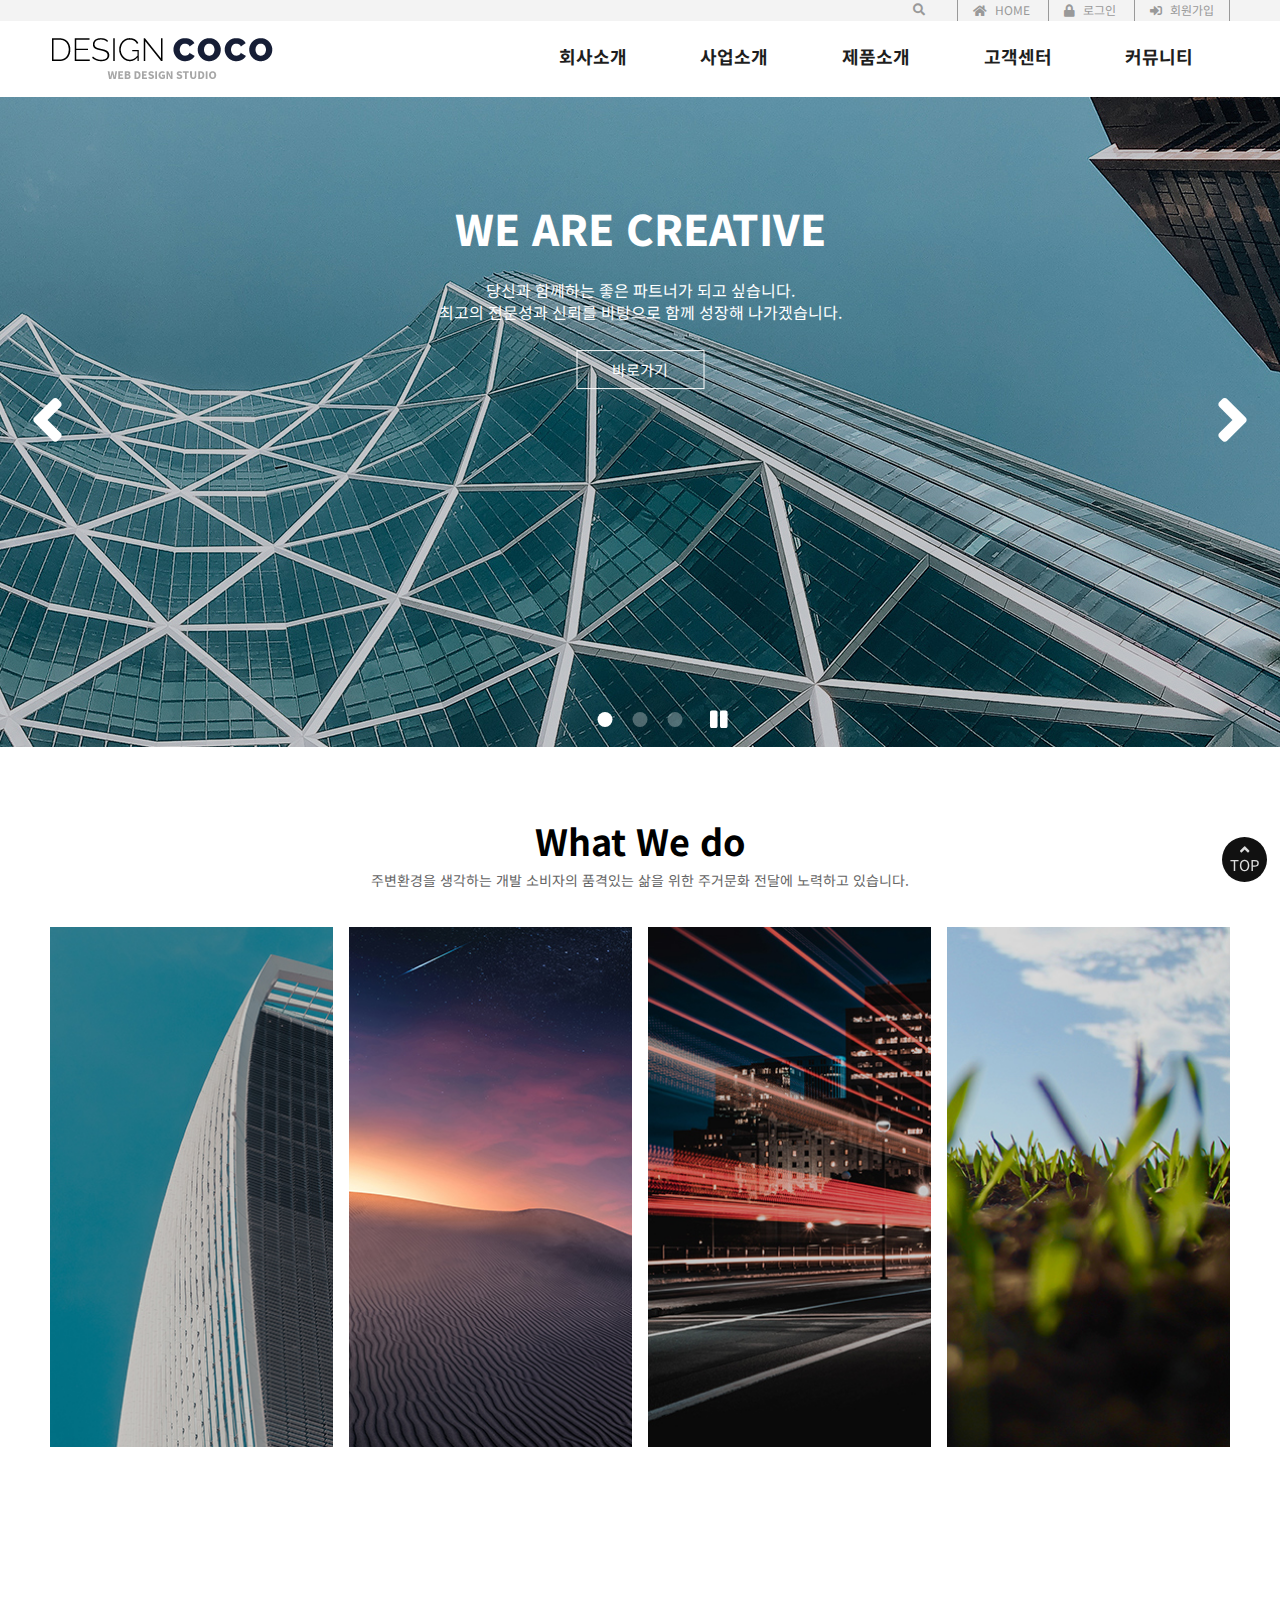
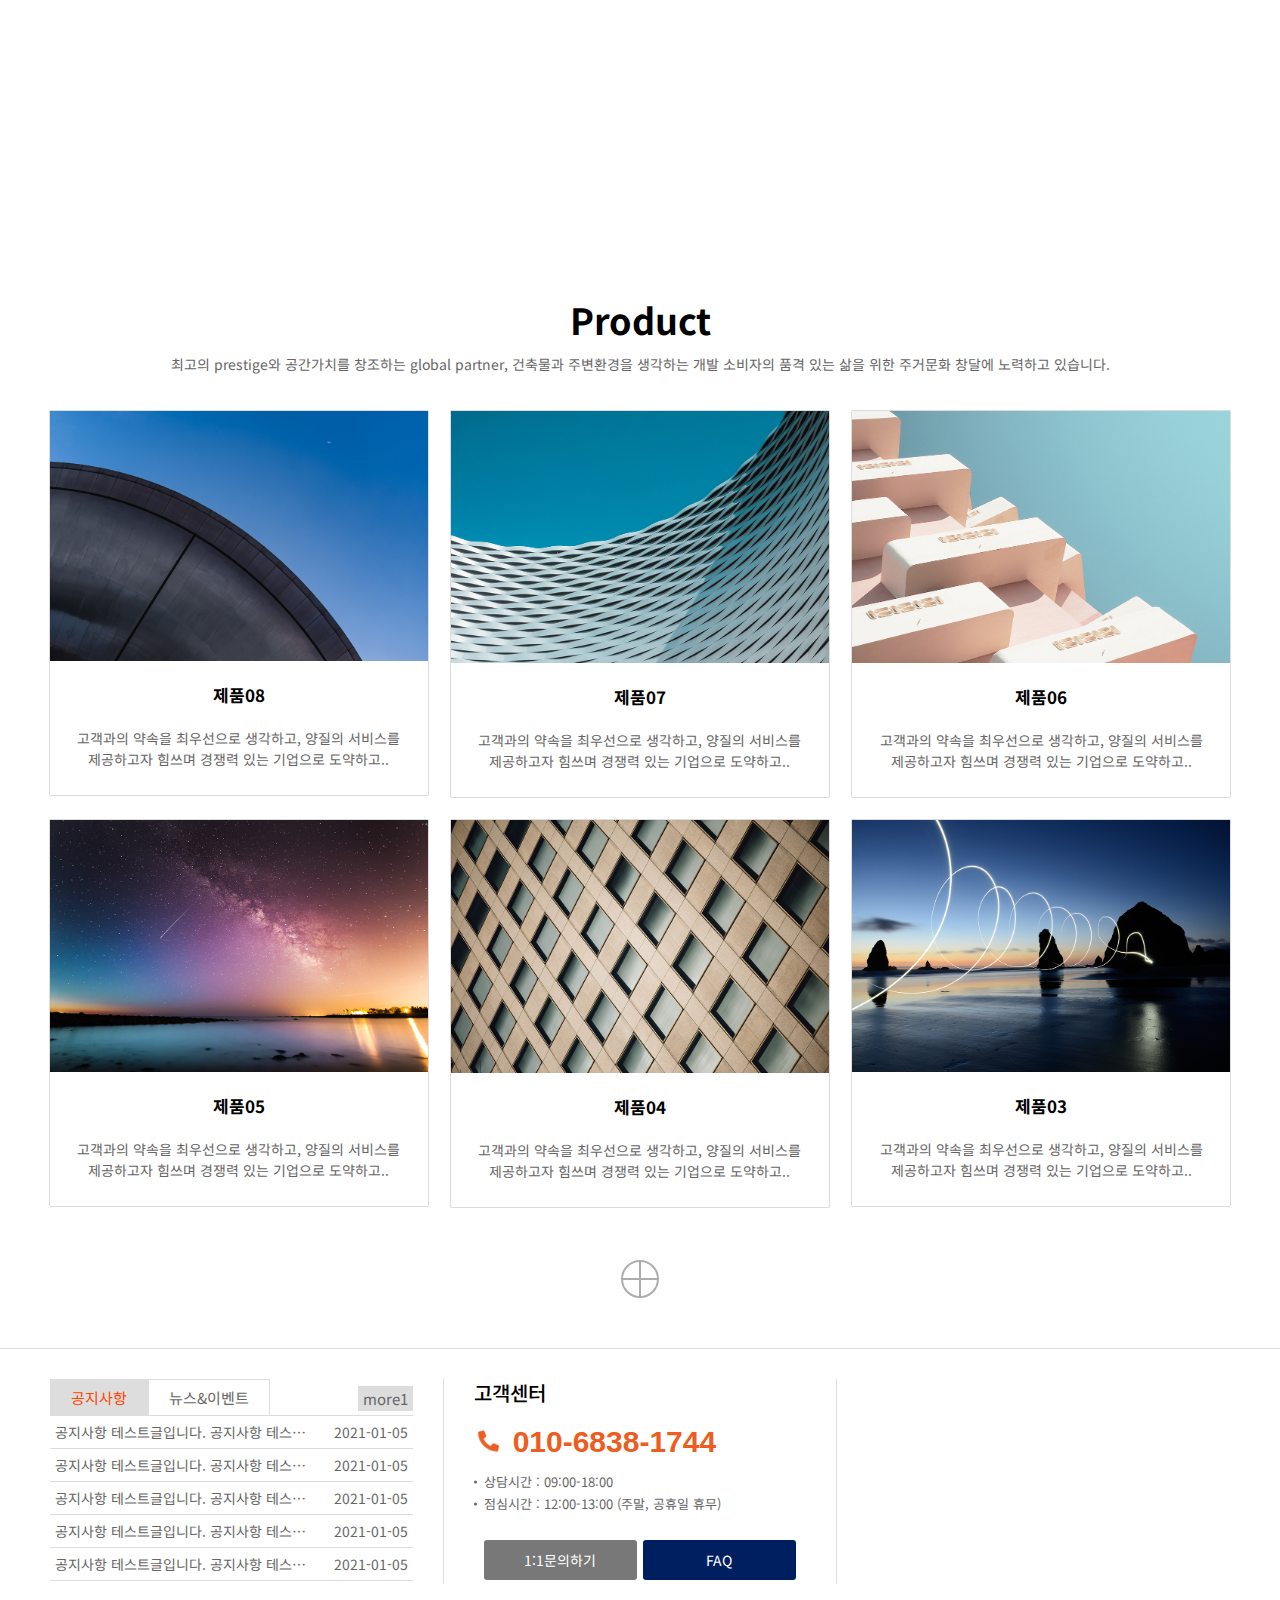
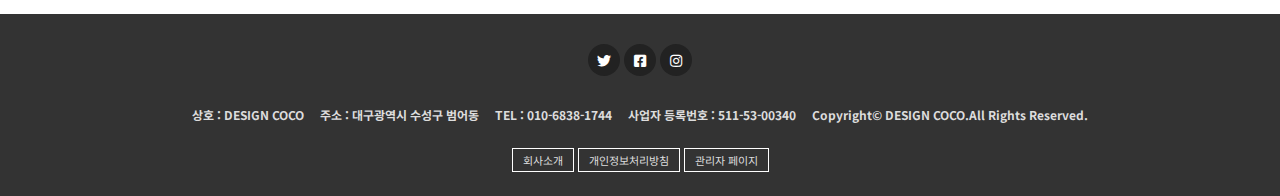
==== commit 53c55623: "v2.0" ====
--- a/index.html
+++ b/index.html
@@ -3,7 +3,7 @@
 <head>
     <meta charset="UTF-8">
     <meta name="viewport" content="width=device-width, initial-scale=1.0">
-    <title>design coco</title>
+    <title>design coco 수정</title>
     <link rel="stylesheet" href="./css/reset.css">
     <link rel="stylesheet" href="https://use.fontawesome.com/releases/v5.7.0/css/all.css">
     <link rel="stylesheet" href="./css/slick.css">
